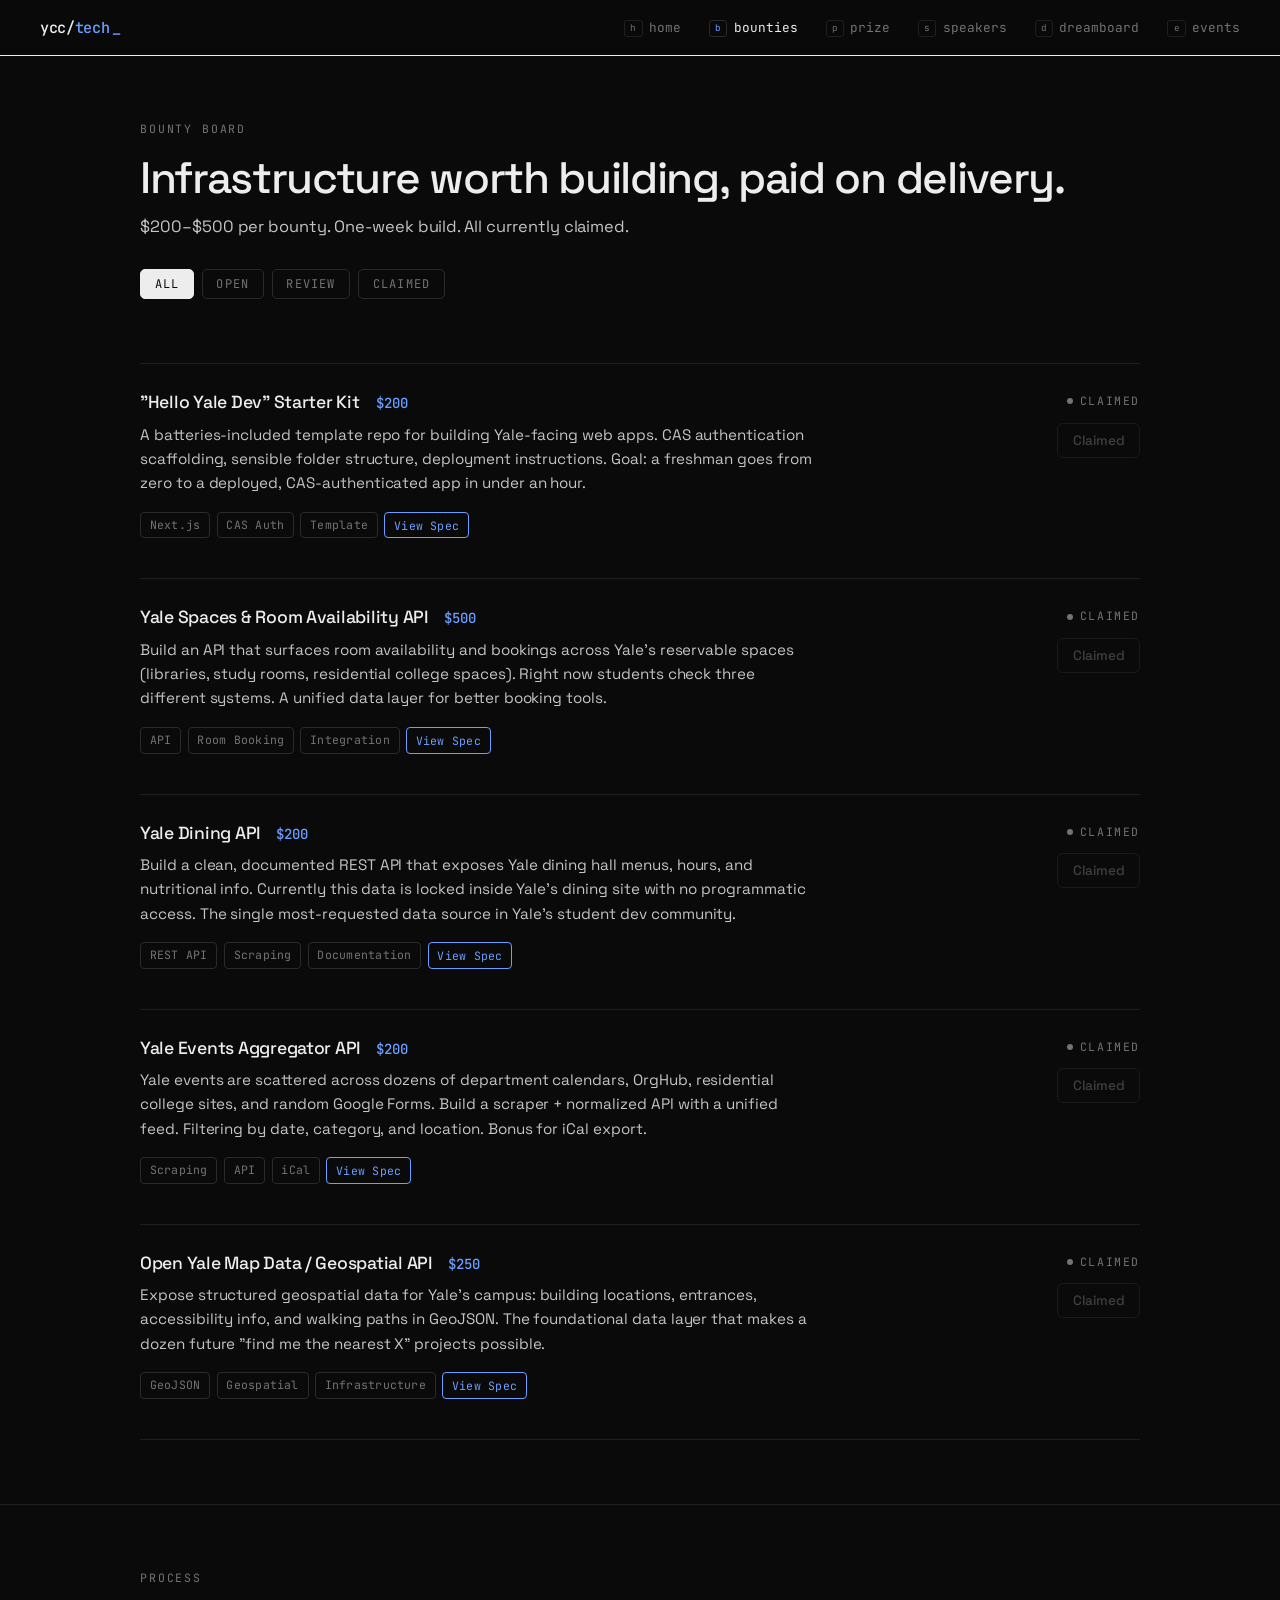
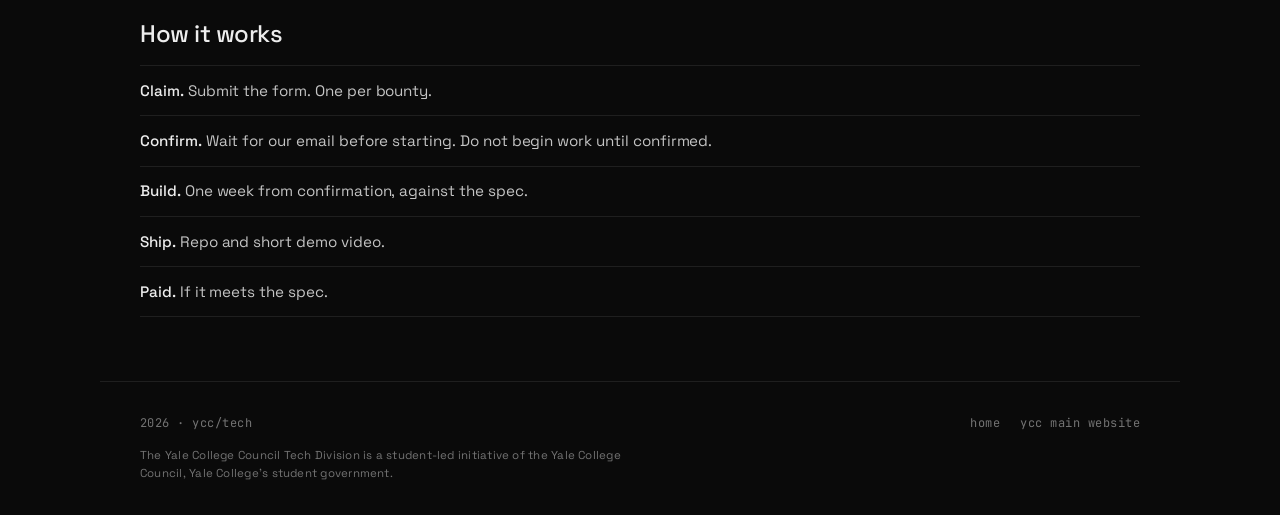
==== bounties.html @ 80dc592f "footer: drop mailto; add ycc main website link + note about YCC Tech's role as a YCC-led initiative" ====
<!DOCTYPE html>
<html lang="en">
<head>
  <meta charset="UTF-8">
  <meta name="viewport" content="width=device-width, initial-scale=1.0">
  <title>Bounty Board | YCC Tech Division</title>
  <meta name="description" content="$200-$500 bounties for the infrastructure Yale developers actually need. Currently under review -- claiming opens soon.">
  <link rel="stylesheet" href="styles.css">
  <link rel="icon" href="data:image/svg+xml,<svg xmlns='http://www.w3.org/2000/svg' viewBox='0 0 100 100'><rect width='100' height='100' rx='16' fill='%230a0a0a'/><path d='M 36 76 L 64 24' stroke='%236b9fff' stroke-width='14' stroke-linecap='square'/></svg>">
</head>
<body>

  <!-- Nav -->
  <nav class="nav">
    <a href="index.html" class="nav__brand">ycc/<span>tech</span></a>
    <ul class="nav__links">
      <li><a href="index.html">home</a></li>
      <li><a href="bounties.html" class="active">bounties</a></li>
      <li><a href="prize.html">prize</a></li>
      <li><a href="speakers.html">speakers</a></li>
      <li><a href="dreamboard.html">dreamboard</a></li>
      <li><a href="events.html">events</a></li>
    </ul>
    <div class="nav__hamburger" onclick="toggleMobileNav()">
      <span></span><span></span><span></span>
    </div>
  </nav>

  <div class="nav__mobile-overlay" id="mobileNav">
    <a href="index.html" onclick="closeMobileNav()">home</a>
    <a href="bounties.html" onclick="closeMobileNav()">bounties</a>
    <a href="prize.html" onclick="closeMobileNav()">prize</a>
    <a href="speakers.html" onclick="closeMobileNav()">speakers</a>
    <a href="dreamboard.html" onclick="closeMobileNav()">dreamboard</a>
    <a href="events.html" onclick="closeMobileNav()">events</a>
  </div>

  <!-- Header -->
  <section class="section">
    <div class="container">
      <span class="kicker" style="margin-bottom: 1rem;">Bounty Board</span>
      <h1 class="section__title" style="font-size: clamp(2rem, 4.5vw, 2.75rem); letter-spacing: -0.03em; line-height: 1.08; margin-top: 0.75rem;">Infrastructure worth building, paid on delivery.</h1>
      <p class="section__subtitle">$200–$500 per bounty. One-week build. All currently claimed.</p>

      <div style="display:flex; gap:0.5rem; margin-top:1.75rem; flex-wrap:wrap;">
        <button class="filter-btn active-filter" data-filter="all">All</button>
        <button class="filter-btn" data-filter="open">Open</button>
        <button class="filter-btn" data-filter="review">Review</button>
        <button class="filter-btn" data-filter="claimed">Claimed</button>
      </div>
    </div>
  </section>

  <!-- Bounties -->
  <section class="section" style="padding-top: 0;">
    <div class="container">
      <div class="bounty-grid">

        <!-- Starter Kit -->
        <div class="bounty-card" data-status="claimed" data-bounty="starter-kit">
          <div>
            <div class="bounty-card__header">
              <h3 class="bounty-card__title">"Hello Yale Dev" Starter Kit</h3>
              <span class="bounty-card__amount">$200</span>
            </div>
            <p class="bounty-card__desc">A batteries-included template repo for building Yale-facing web apps. CAS authentication scaffolding, sensible folder structure, deployment instructions. Goal: a freshman goes from zero to a deployed, CAS-authenticated app in under an hour.</p>
            <div class="bounty-card__tags">
              <span class="bounty-card__tag">Next.js</span>
              <span class="bounty-card__tag">CAS Auth</span>
              <span class="bounty-card__tag">Template</span>
            </div>
          </div>
          <div class="bounty-card__actions">
            <div class="bounty-card__status bounty-card__status--claimed">Claimed</div>
            <button class="btn--claim" disabled>Claimed</button>
          </div>
          <div class="bounty-card__detail" id="detail-starter-kit">
            <h4>Acceptance Criteria</h4>
            <ul>
              <li>Template repo with CAS authentication scaffolding</li>
              <li>Sensible folder structure for a Yale-facing web app</li>
              <li>Deployment instructions (Vercel/Railway/etc.)</li>
              <li>Short tutorial: zero to deployed in under an hour</li>
              <li>Reasonable stack choice (Next.js recommended)</li>
              <li>Well-documented README</li>
            </ul>
          </div>
        </div>

        <!-- Spaces API -->
        <div class="bounty-card" data-status="claimed" data-bounty="spaces-api">
          <div>
            <div class="bounty-card__header">
              <h3 class="bounty-card__title">Yale Spaces &amp; Room Availability API</h3>
              <span class="bounty-card__amount">$500</span>
            </div>
            <p class="bounty-card__desc">Build an API that surfaces room availability and bookings across Yale's reservable spaces (libraries, study rooms, residential college spaces). Right now students check three different systems. A unified data layer for better booking tools.</p>
            <div class="bounty-card__tags">
              <span class="bounty-card__tag">API</span>
              <span class="bounty-card__tag">Room Booking</span>
              <span class="bounty-card__tag">Integration</span>
            </div>
          </div>
          <div class="bounty-card__actions">
            <div class="bounty-card__status bounty-card__status--claimed">Claimed</div>
            <button class="btn--claim" disabled>Claimed</button>
          </div>
          <div class="bounty-card__detail" id="detail-spaces-api">
            <h4>Acceptance Criteria</h4>
            <ul>
              <li>API covering room availability across libraries, study rooms, res college spaces</li>
              <li>Unified data model across Yale's booking systems</li>
              <li>Filtering by building, capacity, time slot</li>
              <li>Public repo with documentation</li>
            </ul>
          </div>
        </div>

        <!-- Yale Dining API -->
        <div class="bounty-card" data-status="claimed" data-bounty="dining-api">
          <div>
            <div class="bounty-card__header">
              <h3 class="bounty-card__title">Yale Dining API</h3>
              <span class="bounty-card__amount">$200</span>
            </div>
            <p class="bounty-card__desc">Build a clean, documented REST API that exposes Yale dining hall menus, hours, and nutritional info. Currently this data is locked inside Yale's dining site with no programmatic access. The single most-requested data source in Yale's student dev community.</p>
            <div class="bounty-card__tags">
              <span class="bounty-card__tag">REST API</span>
              <span class="bounty-card__tag">Scraping</span>
              <span class="bounty-card__tag">Documentation</span>
            </div>
          </div>
          <div class="bounty-card__actions">
            <div class="bounty-card__status bounty-card__status--claimed">Claimed</div>
            <button class="btn--claim" disabled>Claimed</button>
          </div>
          <div class="bounty-card__detail" id="detail-dining-api">
            <h4>Acceptance Criteria</h4>
            <ul>
              <li>REST API with endpoints for menus, hours, and nutrition data</li>
              <li>Rate limiting implemented</li>
              <li>Clear, hosted API documentation</li>
              <li>Hosted endpoint or easy self-host instructions</li>
              <li>Public GitHub repo with README</li>
              <li>Short demo video (2 min max)</li>
            </ul>
            <h4>Submission</h4>
            <ul>
              <li>GitHub repository link</li>
              <li>Live API endpoint URL</li>
              <li>Demo video walkthrough</li>
            </ul>
          </div>
        </div>

        <!-- Events Aggregator -->
        <div class="bounty-card" data-status="claimed" data-bounty="events-api">
          <div>
            <div class="bounty-card__header">
              <h3 class="bounty-card__title">Yale Events Aggregator API</h3>
              <span class="bounty-card__amount">$200</span>
            </div>
            <p class="bounty-card__desc">Yale events are scattered across dozens of department calendars, OrgHub, residential college sites, and random Google Forms. Build a scraper + normalized API with a unified feed. Filtering by date, category, and location. Bonus for iCal export.</p>
            <div class="bounty-card__tags">
              <span class="bounty-card__tag">Scraping</span>
              <span class="bounty-card__tag">API</span>
              <span class="bounty-card__tag">iCal</span>
            </div>
          </div>
          <div class="bounty-card__actions">
            <div class="bounty-card__status bounty-card__status--claimed">Claimed</div>
            <button class="btn--claim" disabled>Claimed</button>
          </div>
          <div class="bounty-card__detail" id="detail-events-api">
            <h4>Acceptance Criteria</h4>
            <ul>
              <li>Scrapes major Yale event sources (department calendars, OrgHub, res college sites)</li>
              <li>Normalized API with filtering by date, category, location</li>
              <li>iCal export endpoint (bonus)</li>
              <li>Documentation and public repo</li>
            </ul>
          </div>
        </div>

        <!-- Map Data -->
        <div class="bounty-card" data-status="claimed" data-bounty="map-api">
          <div>
            <div class="bounty-card__header">
              <h3 class="bounty-card__title">Open Yale Map Data / Geospatial API</h3>
              <span class="bounty-card__amount">$250</span>
            </div>
            <p class="bounty-card__desc">Expose structured geospatial data for Yale's campus: building locations, entrances, accessibility info, and walking paths in GeoJSON. The foundational data layer that makes a dozen future "find me the nearest X" projects possible.</p>
            <div class="bounty-card__tags">
              <span class="bounty-card__tag">GeoJSON</span>
              <span class="bounty-card__tag">Geospatial</span>
              <span class="bounty-card__tag">Infrastructure</span>
            </div>
          </div>
          <div class="bounty-card__actions">
            <div class="bounty-card__status bounty-card__status--claimed">Claimed</div>
            <button class="btn--claim" disabled>Claimed</button>
          </div>
          <div class="bounty-card__detail" id="detail-map-api">
            <h4>Acceptance Criteria</h4>
            <ul>
              <li>GeoJSON data for building locations, entrances, accessibility</li>
              <li>Walking paths between major campus locations</li>
              <li>API endpoint or static data file with clear schema</li>
              <li>Documentation and usage examples</li>
              <li>Public repo</li>
            </ul>
          </div>
        </div>

      </div>
    </div>
  </section>

  <!-- How Bounties Work -->
  <section class="section section--bordered">
    <div class="container">
      <div class="section__header">
        <span class="kicker">Process</span>
      </div>
      <h2 class="section__title">How it works</h2>
      <ul class="eligibility-list">
        <li><strong>Claim.</strong> Submit the form. One per bounty.</li>
        <li><strong>Confirm.</strong> Wait for our email before starting. Do not begin work until confirmed.</li>
        <li><strong>Build.</strong> One week from confirmation, against the spec.</li>
        <li><strong>Ship.</strong> Repo and short demo video.</li>
        <li><strong>Paid.</strong> If it meets the spec.</li>
      </ul>
    </div>
  </section>

  <!-- Claim Modal -->
  <div class="modal-overlay" id="claimModal">
    <div class="modal">
      <button class="modal__close" onclick="closeModal('claimModal')">&times;</button>
      <h3 class="modal__title">Claim a Bounty</h3>
      <p class="modal__desc" id="claimModalDesc">Fill out the form below to claim this bounty. Wait for our email confirmation before starting work. You'll have one week from confirmation to build and submit.</p>
      <form class="modal__form" onsubmit="handleClaim(event)">
        <input type="text" id="claimBountyName" placeholder="Bounty name" required readonly>
        <input type="text" placeholder="Your name" required>
        <input type="email" placeholder="Yale email" required>
        <input type="url" placeholder="GitHub profile URL">
        <textarea placeholder="Brief plan: how will you approach this? (2-3 sentences)"></textarea>
        <button type="submit" class="btn btn--primary" style="justify-content:center;">Claim This Bounty</button>
      </form>
    </div>
  </div>

  <footer class="footer">
    <div class="footer__row">
      <div class="footer__left">2026 · ycc/tech</div>
      <div class="footer__right">
        <a href="index.html">home</a>
        <a href="https://www.ycc.yale.edu/" target="_blank" rel="noopener">ycc main website</a>
      </div>
    </div>
    <div class="footer__note">The Yale College Council Tech Division is a student-led initiative of the Yale College Council, Yale College's student government.</div>
  </footer>

  <script src="script.js"></script>
</body>
</html>
---- styles.css ----
/* =================================================================
   YCC Tech Division
   Geist Sans + Geist Mono · warm black · desaturated blue
   ================================================================= */

@import url('https://fonts.googleapis.com/css2?family=Space+Grotesk:wght@300;400;500;600;700&family=JetBrains+Mono:wght@400;500;600&display=swap');

:root {
  --bg: #0a0a0a;
  --bg-elev: #111111;
  --bg-soft: #141414;
  --fg: #ededed;
  --fg-dim: #c4c4c4;
  --muted: #737373;
  --border: #1f1f1f;
  --border-bright: #2a2a2a;
  --accent: #6b9fff;
  --accent-hover: #89b5ff;
  --accent-dim: rgba(107, 159, 255, 0.12);
  --warn: #d4a373;

  --font-sans: 'Space Grotesk', ui-sans-serif, system-ui, -apple-system, 'Segoe UI', Roboto, sans-serif;
  --font-mono: 'JetBrains Mono', ui-monospace, 'SF Mono', Menlo, Consolas, monospace;

  --container: 1080px;
  --gutter: 1.5rem;
  --gutter-lg: 2.5rem;
}

*, *::before, *::after { box-sizing: border-box; margin: 0; padding: 0; }

html {
  font-size: 16px;
  -webkit-font-smoothing: antialiased;
  -moz-osx-font-smoothing: grayscale;
  text-rendering: optimizeLegibility;
  scroll-behavior: smooth;
}

body {
  background: var(--bg);
  color: var(--fg);
  font-family: var(--font-sans);
  font-size: 0.975rem;
  font-weight: 400;
  line-height: 1.6;
  letter-spacing: -0.003em;
}

h1, h2, h3, h4, h5, h6 {
  font-family: var(--font-sans);
  font-weight: 500;
  letter-spacing: -0.02em;
  line-height: 1.2;
  color: var(--fg);
}

h1 {
  font-size: clamp(2rem, 4.5vw, 3rem);
  font-weight: 500;
  letter-spacing: -0.03em;
  line-height: 1.08;
}
h2 { font-size: 1.5rem; }
h3 { font-size: 1.05rem; }
h4 { font-size: 0.95rem; }

p { max-width: 62ch; }

a {
  color: var(--fg);
  text-decoration: none;
  transition: color 120ms ease, border-color 120ms ease;
}

a:hover { color: var(--accent); }

em { font-style: normal; color: var(--accent); }

::selection { background: var(--accent); color: var(--bg); }

img { max-width: 100%; display: block; }

button {
  font-family: inherit;
  cursor: pointer;
  border: none;
  background: none;
  color: inherit;
}

/* --- MONO + KICKER UTILITIES --- */
.mono,
.bounty-card__amount,
.bounty-card__tag,
.bounty-card__status,
.filter-btn,
.event-card__day,
.event-card__weekday,
.event-card__partner,
.event-preview-card__date,
.event-preview-card__time,
.timeline__date,
.hero__stat-value,
.hero__stat-label,
.footer__left,
.footer__right a {
  font-family: var(--font-mono);
}

.kicker,
.section__eyebrow,
.label,
.hero__label,
.about-grid__sidebar-title {
  display: block;
  font-family: var(--font-mono);
  font-size: 0.72rem;
  font-weight: 400;
  letter-spacing: 0.16em;
  text-transform: uppercase;
  color: var(--muted);
  margin: 0;
}

.label--accent,
.label--gold,
.hero__label {
  color: var(--accent);
}

.text-accent,
.text-gold,
.text-green { color: var(--accent); }

/* --- CONTAINER --- */
.container,
.container--narrow {
  width: 100%;
  max-width: var(--container);
  margin: 0 auto;
  padding: 0 var(--gutter);
}

@media (min-width: 768px) {
  .container,
  .container--narrow { padding: 0 var(--gutter-lg); }
}

/* --- NAV --- */
.nav {
  position: sticky;
  top: 0;
  z-index: 100;
  background: rgba(10, 10, 10, 0.78);
  backdrop-filter: saturate(160%) blur(12px);
  -webkit-backdrop-filter: saturate(160%) blur(12px);
  border-bottom: 1px solid var(--border);
  padding: 0.95rem var(--gutter);
  display: flex;
  align-items: center;
  justify-content: space-between;
}

@media (min-width: 768px) {
  .nav { padding: 0.95rem var(--gutter-lg); }
}

.nav__brand {
  font-family: var(--font-mono);
  font-size: 0.95rem;
  font-weight: 500;
  letter-spacing: -0.02em;
  color: var(--fg);
  display: inline-flex;
  align-items: baseline;
}

.nav__brand:hover { color: var(--fg); }
.nav__brand span { color: var(--accent); font-weight: 500; }

.nav__links {
  display: flex;
  gap: 1.75rem;
  list-style: none;
  align-items: center;
}

.nav__links a {
  font-family: var(--font-mono);
  font-size: 0.8rem;
  font-weight: 400;
  color: var(--muted);
  letter-spacing: 0;
}

.nav__links a:hover { color: var(--fg); }
.nav__links a.active { color: var(--fg); }

/* hamburger */
.nav__hamburger {
  display: none;
  flex-direction: column;
  gap: 5px;
  cursor: pointer;
  padding: 4px;
  z-index: 101;
}

.nav__hamburger span {
  width: 22px;
  height: 1.5px;
  background: var(--fg);
  transition: transform 180ms ease, opacity 180ms ease;
}

.nav__hamburger.open span:nth-child(1) { transform: translateY(6.5px) rotate(45deg); }
.nav__hamburger.open span:nth-child(2) { opacity: 0; }
.nav__hamburger.open span:nth-child(3) { transform: translateY(-6.5px) rotate(-45deg); }

.nav__mobile-overlay {
  display: none;
  position: fixed;
  inset: 0;
  background: var(--bg);
  z-index: 99;
  flex-direction: column;
  align-items: flex-start;
  padding: 5.5rem var(--gutter) 2rem;
  gap: 1.25rem;
}

.nav__mobile-overlay.open { display: flex; }

.nav__mobile-overlay a {
  font-family: var(--font-mono);
  font-size: 1.15rem;
  color: var(--fg);
}

.nav__mobile-overlay a:hover { color: var(--accent); }

@media (max-width: 768px) {
  .nav__links { display: none; }
  .nav__hamburger { display: flex; }
}

/* --- SECTIONS --- */
.section { padding: 4rem 0; }
.section--bordered { border-top: 1px solid var(--border); }

.section__header { margin-bottom: 2rem; }

.section__header .kicker,
.section__header .section__eyebrow { margin-bottom: 0.75rem; }

.section__title {
  font-size: 1.5rem;
  font-weight: 500;
  letter-spacing: -0.02em;
  line-height: 1.25;
  margin: 0;
}

.section__subtitle {
  color: var(--fg-dim);
  font-size: 1.025rem;
  max-width: 60ch;
  margin-top: 0.75rem;
  line-height: 1.6;
}

/* --- HERO --- */
.hero,
.prize-hero,
.events-hero {
  padding: 5rem 0 3rem;
}

.hero__label { margin-bottom: 1.5rem; }

.hero__title,
.prize-hero__title {
  font-size: clamp(2.1rem, 4.5vw, 3rem);
  font-weight: 500;
  letter-spacing: -0.03em;
  line-height: 1.08;
  max-width: 26ch;
  margin-bottom: 1.5rem;
}

.hero__title em { color: var(--accent); }

.hero__subtitle,
.prize-hero__desc {
  color: var(--fg-dim);
  font-size: 1.05rem;
  max-width: 58ch;
  margin-bottom: 2.5rem;
  line-height: 1.6;
}

.hero__actions {
  display: flex;
  gap: 0.75rem;
  flex-wrap: wrap;
  align-items: center;
}

.hero__stats {
  display: grid;
  grid-template-columns: repeat(2, minmax(0, 1fr));
  gap: 0;
  margin-top: 3.5rem;
  border-top: 1px solid var(--border);
}

@media (min-width: 640px) {
  .hero__stats { grid-template-columns: repeat(4, minmax(0, 1fr)); }
}

.hero__stats > div {
  padding: 1.25rem;
  border-right: 1px solid var(--border);
}

@media (min-width: 640px) {
  .hero__stats > div:first-child { padding-left: 0; }
  .hero__stats > div:last-child { padding-right: 0; border-right: none; }
}

@media (max-width: 639px) {
  .hero__stats > div:nth-child(odd) { padding-left: 0; }
  .hero__stats > div:nth-child(even) { padding-right: 0; border-right: none; }
  .hero__stats > div:nth-child(-n+2) { border-bottom: 1px solid var(--border); }
}

.hero__stat-value {
  font-size: 1.3rem;
  font-weight: 500;
  color: var(--fg);
  letter-spacing: -0.02em;
  line-height: 1.1;
}

.hero__stat-label {
  font-size: 0.72rem;
  font-weight: 400;
  color: var(--muted);
  text-transform: uppercase;
  letter-spacing: 0.14em;
  margin-top: 0.6rem;
}

/* --- PRIZE HERO --- */
.prize-hero__amount {
  font-family: var(--font-mono);
  font-size: clamp(3rem, 8vw, 4.75rem);
  font-weight: 500;
  color: var(--accent);
  letter-spacing: -0.035em;
  line-height: 1;
  margin-bottom: 1rem;
}

/* --- BUTTONS --- */
.btn {
  display: inline-flex;
  align-items: center;
  gap: 0.5rem;
  font-family: var(--font-sans);
  font-size: 0.875rem;
  font-weight: 500;
  padding: 0.6rem 1.1rem;
  color: var(--bg);
  background: var(--fg);
  border: 1px solid var(--fg);
  border-radius: 6px;
  cursor: pointer;
  text-decoration: none;
  letter-spacing: -0.005em;
  transition: background 120ms, color 120ms, border-color 120ms;
}

.btn:hover {
  background: var(--accent);
  border-color: var(--accent);
  color: var(--bg);
}

.btn--primary,
.btn--gold {
  background: var(--accent);
  border-color: var(--accent);
  color: var(--bg);
}

.btn--primary:hover,
.btn--gold:hover {
  background: var(--accent-hover);
  border-color: var(--accent-hover);
  color: var(--bg);
}

.btn--outline,
.btn--ghost {
  background: transparent;
  color: var(--fg);
  border-color: var(--border-bright);
}

.btn--outline:hover,
.btn--ghost:hover {
  background: transparent;
  color: var(--accent);
  border-color: var(--accent);
}

/* --- INITIATIVE CARDS (home) --- */
.initiatives,
.initiatives--four {
  display: grid;
  grid-template-columns: 1fr;
  gap: 0;
  border-top: 1px solid var(--border);
  border-left: 1px solid var(--border);
}

@media (min-width: 720px) {
  .initiatives,
  .initiatives--four { grid-template-columns: repeat(2, 1fr); }
}

.initiative-card {
  display: flex;
  flex-direction: column;
  gap: 0.55rem;
  padding: 1.75rem;
  background: transparent;
  color: var(--fg);
  text-decoration: none;
  border-bottom: 1px solid var(--border);
  border-right: 1px solid var(--border);
  position: relative;
  transition: background 150ms;
  min-height: 9rem;
}

.initiative-card:hover {
  background: var(--accent-dim);
  color: var(--fg);
}

.initiative-card:hover .initiative-card__title {
  color: var(--accent);
}

.initiative-card__title {
  font-size: 1.05rem;
  font-weight: 500;
  letter-spacing: -0.015em;
  color: var(--fg);
  margin: 0;
  transition: color 120ms;
}

.initiative-card__title::after {
  content: ' →';
  color: var(--muted);
  opacity: 0;
  transition: opacity 180ms, color 180ms;
  font-weight: 400;
  margin-left: 0.25rem;
  display: inline-block;
}

.initiative-card:hover .initiative-card__title::after {
  opacity: 1;
  color: var(--accent);
}

.initiative-card__meta {
  font-family: var(--font-mono);
  font-size: 0.8rem;
  color: var(--accent);
  letter-spacing: 0;
  margin-top: -0.2rem;
}

.initiative-card__desc {
  color: var(--fg);
  font-size: 0.95rem;
  line-height: 1.6;
  margin: 0;
  max-width: 50ch;
}

.initiative-card__link,
.initiative-card__icon { display: none; }

/* --- BOUNTY CARDS --- */
.bounty-grid {
  display: grid;
  grid-template-columns: 1fr;
  gap: 0;
  border-top: 1px solid var(--border);
}

.bounty-card {
  padding: 1.75rem 0;
  border-bottom: 1px solid var(--border);
  background: transparent;
  display: grid;
  grid-template-columns: 1fr auto;
  gap: 1.5rem;
  align-items: start;
}

.bounty-card:hover { background: transparent; }

.bounty-card__header {
  display: flex;
  align-items: baseline;
  gap: 1rem;
  margin-bottom: 0.5rem;
  flex-wrap: wrap;
}

.bounty-card__title {
  font-size: 1.1rem;
  font-weight: 500;
  letter-spacing: -0.015em;
  color: var(--fg);
}

.bounty-card__amount {
  font-size: 0.875rem;
  color: var(--accent);
  font-weight: 500;
  letter-spacing: 0;
}

.bounty-card__desc {
  color: var(--fg-dim);
  font-size: 0.95rem;
  max-width: 68ch;
  margin-bottom: 1rem;
  line-height: 1.6;
}

.bounty-card__tags {
  display: flex;
  gap: 0.4rem;
  flex-wrap: wrap;
  margin-bottom: 0.75rem;
}

.bounty-card__tag {
  font-size: 0.72rem;
  font-weight: 400;
  color: var(--muted);
  border: 1px solid var(--border-bright);
  padding: 0.2rem 0.55rem;
  border-radius: 4px;
  letter-spacing: 0.02em;
  background: transparent;
  text-transform: none;
}

.bounty-card__actions {
  display: flex;
  flex-direction: column;
  align-items: flex-end;
  gap: 0.75rem;
  min-width: 6rem;
}

.bounty-card__status {
  font-size: 0.72rem;
  color: var(--muted);
  letter-spacing: 0.14em;
  text-transform: uppercase;
  font-weight: 400;
  display: inline-flex;
  align-items: center;
  gap: 0.45rem;
}

.bounty-card__status::before {
  content: '';
  display: inline-block;
  width: 6px;
  height: 6px;
  border-radius: 50%;
  background: var(--muted);
}

.bounty-card__status--open { color: var(--accent); }
.bounty-card__status--open::before { background: var(--accent); }

.bounty-card__status--review { color: var(--warn); }
.bounty-card__status--review::before { background: var(--warn); }

.bounty-card__status--claimed { color: var(--muted); }

.btn--claim {
  font-family: var(--font-sans);
  font-size: 0.85rem;
  font-weight: 500;
  padding: 0.5rem 0.9rem;
  border: 1px solid var(--border-bright);
  background: transparent;
  color: var(--fg);
  border-radius: 6px;
  cursor: pointer;
  transition: background 120ms, color 120ms, border-color 120ms;
}

.btn--claim:hover {
  background: var(--accent);
  color: var(--bg);
  border-color: var(--accent);
}

.btn--claim:disabled {
  color: var(--muted);
  cursor: not-allowed;
  opacity: 0.5;
}

.bounty-card__detail {
  display: none;
  padding-top: 1.25rem;
  margin-top: 1rem;
  border-top: 1px dashed var(--border-bright);
  grid-column: 1 / -1;
}

.bounty-card__detail.open { display: block; }

.bounty-card__detail h4 {
  font-family: var(--font-mono);
  font-size: 0.72rem;
  text-transform: uppercase;
  letter-spacing: 0.14em;
  color: var(--muted);
  margin-bottom: 0.75rem;
  font-weight: 400;
}

.bounty-card__detail h4 + ul { margin-bottom: 1.25rem; }

.bounty-card__detail ul {
  list-style: none;
  display: flex;
  flex-direction: column;
  border-top: 1px solid var(--border);
}

.bounty-card__detail ul li {
  font-size: 0.925rem;
  color: var(--fg-dim);
  padding: 0.55rem 0;
  line-height: 1.55;
  border-bottom: 1px solid var(--border);
}

.bounty-card__detail ul li:last-child { border-bottom: none; }

/* filter buttons */
.filter-btn {
  font-size: 0.75rem;
  font-weight: 400;
  padding: 0.4rem 0.85rem;
  border: 1px solid var(--border-bright);
  background: transparent;
  color: var(--muted);
  letter-spacing: 0.1em;
  text-transform: uppercase;
  border-radius: 5px;
  cursor: pointer;
  transition: border-color 120ms, color 120ms, background 120ms;
}

.filter-btn:hover { color: var(--fg); border-color: var(--fg); }

.active-filter,
.filter-btn.active-filter {
  color: var(--bg);
  background: var(--fg);
  border-color: var(--fg);
}

/* --- CRITERIA / PRIZE LIST --- */
.criteria-grid {
  display: grid;
  grid-template-columns: 1fr;
  gap: 0;
  border-top: 1px solid var(--border);
}

.criteria-card {
  padding: 1.5rem 0;
  border-bottom: 1px solid var(--border);
  background: transparent;
}

.criteria-card__rank {
  font-family: var(--font-mono);
  font-size: 0.72rem;
  color: var(--muted);
  text-transform: uppercase;
  letter-spacing: 0.14em;
  font-weight: 400;
  margin-right: 0.75rem;
  display: inline;
}

.criteria-card__title {
  font-size: 1.05rem;
  font-weight: 500;
  letter-spacing: -0.015em;
  color: var(--fg);
  margin: 0.25rem 0;
  display: inline;
}

.criteria-card__desc {
  color: var(--fg-dim);
  font-size: 0.95rem;
  max-width: 68ch;
  line-height: 1.6;
  margin-top: 0.5rem;
}

/* --- TIMELINE --- */
.timeline { padding-left: 0; margin-top: 1rem; }

.timeline__item {
  padding: 0 0 1.5rem 1.5rem;
  position: relative;
  border-left: 1px solid var(--border);
}

.timeline__item:last-child { padding-bottom: 0; }

.timeline__dot {
  position: absolute;
  left: -5px;
  top: 0.35rem;
  width: 9px;
  height: 9px;
  background: var(--border-bright);
  border: 2px solid var(--bg);
  border-radius: 50%;
}

.timeline__item.active .timeline__dot { background: var(--accent); }

.timeline__date {
  font-size: 0.72rem;
  color: var(--muted);
  text-transform: uppercase;
  letter-spacing: 0.14em;
  margin-bottom: 0.3rem;
}

.timeline__item.active .timeline__date { color: var(--accent); }

.timeline__title {
  font-size: 1rem;
  font-weight: 500;
  letter-spacing: -0.01em;
  color: var(--fg);
}

.timeline__desc {
  color: var(--fg-dim);
  font-size: 0.925rem;
  max-width: 60ch;
  line-height: 1.6;
  margin-top: 0.25rem;
}

/* --- LISTS --- */
.eligibility-list {
  list-style: none;
  display: flex;
  flex-direction: column;
  margin-top: 1rem;
  border-top: 1px solid var(--border);
}

.eligibility-list li {
  font-size: 0.95rem;
  color: var(--fg-dim);
  padding: 0.8rem 0;
  line-height: 1.55;
  border-bottom: 1px solid var(--border);
}

.eligibility-list li strong {
  color: var(--fg);
  font-weight: 500;
}

/* --- EVENT CARDS --- */
.event-card {
  display: block;
  padding: 2rem 0 0;
}

.event-card__meta {
  display: flex;
  gap: 2.5rem;
  flex-wrap: wrap;
  margin-bottom: 1.25rem;
  padding-bottom: 1.25rem;
  border-bottom: 1px dashed var(--border-bright);
}

.event-card__date-block {
  display: flex;
  align-items: baseline;
  gap: 0.65rem;
}

.event-card__day {
  font-size: 1.05rem;
  font-weight: 500;
  color: var(--accent);
  letter-spacing: -0.01em;
  display: inline;
}

.event-card__weekday {
  font-size: 0.8rem;
  color: var(--muted);
  letter-spacing: 0.04em;
  display: inline;
}

.event-card__details {
  display: flex;
  gap: 1.75rem;
  flex-wrap: wrap;
}

.event-card__detail-item {
  display: flex;
  flex-direction: column;
  gap: 0.2rem;
}

.event-card__detail-item > span:first-child {
  font-family: var(--font-mono);
  font-size: 0.68rem;
  font-weight: 400;
  text-transform: uppercase;
  letter-spacing: 0.14em;
  color: var(--muted);
}

.event-card__detail-item > span:last-child {
  font-size: 0.9rem;
  color: var(--fg);
  font-weight: 400;
}

.event-card__body { padding: 0; }

.event-card__title {
  font-size: 1.35rem;
  font-weight: 500;
  letter-spacing: -0.02em;
  line-height: 1.2;
  margin-bottom: 0.75rem;
}

.event-card__desc {
  color: var(--fg-dim);
  font-size: 0.975rem;
  max-width: 62ch;
  line-height: 1.6;
  margin-bottom: 1.25rem;
}

.event-card__partners { margin: 1rem 0 1.25rem; }

.event-card__partner-list {
  display: flex;
  flex-wrap: wrap;
  gap: 0.4rem;
}

.event-card__partner {
  font-size: 0.72rem;
  color: var(--muted);
  border: 1px solid var(--border-bright);
  padding: 0.2rem 0.55rem;
  border-radius: 4px;
  letter-spacing: 0.02em;
  background: transparent;
}

.event-card__expect h3,
.event-card__perks h3 {
  font-family: var(--font-mono);
  font-size: 0.72rem;
  text-transform: uppercase;
  letter-spacing: 0.14em;
  color: var(--muted);
  font-weight: 400;
  margin-bottom: 0.6rem;
}

.event-card__expect,
.event-card__perks { margin-bottom: 1.25rem; }

.event-card__expect ul {
  list-style: none;
  display: flex;
  flex-direction: column;
  border-top: 1px solid var(--border);
}

.event-card__expect ul li {
  font-size: 0.95rem;
  color: var(--fg-dim);
  padding: 0.6rem 0;
  line-height: 1.55;
  border-bottom: 1px solid var(--border);
}

.event-card__expect ul li:last-child { border-bottom: none; }

.event-card__note {
  color: var(--fg-dim);
  font-size: 0.95rem;
  max-width: 65ch;
  margin-bottom: 0.75rem;
  line-height: 1.6;
}

.event-card__footer {
  margin-top: 1rem;
  padding-top: 0.75rem;
  border-top: 1px dashed var(--border-bright);
  display: flex;
  flex-direction: column;
  gap: 0.3rem;
}

.event-card__coverage,
.event-card__followup {
  font-family: var(--font-mono);
  font-size: 0.78rem;
  color: var(--muted);
  letter-spacing: 0.02em;
}

.event-card__perks-grid {
  display: grid;
  grid-template-columns: 1fr;
  gap: 0.3rem;
}

.event-card__perk {
  display: flex;
  gap: 0.5rem;
  align-items: baseline;
  padding: 0.15rem 0;
}

.event-card__perk-icon { display: none; }

.event-card__perk strong {
  font-size: 0.95rem;
  font-weight: 500;
  color: var(--fg);
  display: inline;
}

.event-card__perk span {
  font-size: 0.925rem;
  color: var(--fg-dim);
}

.event-card__perk div { display: inline; }

.event-card__callout {
  border-left: 2px solid var(--accent);
  padding: 0.6rem 1rem;
  margin-top: 1.25rem;
  background: var(--accent-dim);
  border-radius: 0 4px 4px 0;
}

.event-card__callout-label { margin-bottom: 0.25rem; }

.event-card__callout p {
  color: var(--fg-dim);
  font-size: 0.925rem;
  line-height: 1.6;
}

.event-card__callout strong { color: var(--fg); font-weight: 500; }

/* --- EVENT PREVIEW (home) --- */
.events-preview {
  display: grid;
  grid-template-columns: 1fr;
  gap: 0;
  border-top: 1px solid var(--border);
  border-left: 1px solid var(--border);
}

@media (min-width: 720px) {
  .events-preview { grid-template-columns: repeat(2, 1fr); }
}

.event-preview-card {
  display: block;
  padding: 1.75rem;
  border-bottom: 1px solid var(--border);
  border-right: 1px solid var(--border);
  text-decoration: none;
  color: var(--fg);
  transition: background 150ms;
}

.event-preview-card:hover {
  background: var(--accent-dim);
  color: var(--fg);
}

.event-preview-card:hover .event-preview-card__title { color: var(--accent); }

.event-preview-card__date {
  font-size: 0.95rem;
  color: var(--accent);
  font-weight: 500;
  letter-spacing: -0.01em;
  display: inline;
}

.event-preview-card__time {
  font-size: 0.75rem;
  color: var(--muted);
  letter-spacing: 0.04em;
  margin-left: 0.5rem;
  display: inline;
}

.event-preview-card__title {
  font-size: 1.05rem;
  font-weight: 500;
  letter-spacing: -0.015em;
  margin: 0.9rem 0 0;
  transition: color 120ms;
}

.event-preview-card__title::after {
  content: ' →';
  color: var(--muted);
  opacity: 0;
  transition: opacity 180ms, color 180ms;
  font-weight: 400;
  margin-left: 0.25rem;
  display: inline-block;
}

.event-preview-card:hover .event-preview-card__title::after {
  opacity: 1;
  color: var(--accent);
}

.event-preview-card__desc {
  color: var(--fg-dim);
  font-size: 0.925rem;
  max-width: 50ch;
  margin-top: 0.5rem;
  line-height: 1.6;
}

.event-preview-card__link { display: none; }

/* --- ABOUT GRID --- */
.about-grid,
.about-grid--half {
  display: grid;
  grid-template-columns: 1fr;
  gap: 2rem;
}

@media (min-width: 760px) {
  .about-grid,
  .about-grid--half {
    grid-template-columns: 3fr 2fr;
    gap: 3rem;
  }
}

.about-grid__text {
  color: var(--fg-dim);
  font-size: 1rem;
  line-height: 1.7;
  max-width: 60ch;
}

.about-grid__text p + p { margin-top: 1rem; }

.about-grid__sidebar {
  border-left: 1px solid var(--border);
  padding-left: 1.5rem;
}

.about-grid__sidebar-item {
  padding: 0.6rem 0;
  border-bottom: 1px dashed var(--border-bright);
}

.about-grid__sidebar-item:last-child { border-bottom: none; }
.about-grid__sidebar-item:first-child { padding-top: 0; }

.about-grid__sidebar-title {
  margin-bottom: 0.25rem;
}

.about-grid__sidebar-value {
  font-size: 0.925rem;
  color: var(--fg);
}

@media (max-width: 760px) {
  .about-grid__sidebar {
    border-left: none;
    padding-left: 0;
    border-top: 1px solid var(--border);
    padding-top: 1.5rem;
  }
}

/* --- SPEC BLOCK --- */
.spec-block {
  border: 1px solid var(--border);
  padding: 1.25rem 1.5rem;
  margin-top: 1.25rem;
  border-radius: 6px;
  background: var(--bg-elev);
}

.spec-block__title {
  font-family: var(--font-mono);
  font-size: 0.72rem;
  text-transform: uppercase;
  letter-spacing: 0.14em;
  color: var(--muted);
  margin-bottom: 0.6rem;
  font-weight: 400;
}

.spec-block__content {
  color: var(--fg-dim);
  font-size: 0.925rem;
  line-height: 1.6;
}

/* --- CTA BANNER --- */
.cta-banner {
  padding: 4rem 0;
  border-top: 1px solid var(--border);
}

.cta-banner__title {
  font-size: 1.5rem;
  font-weight: 500;
  letter-spacing: -0.02em;
  margin-bottom: 0.75rem;
}

.cta-banner__desc {
  color: var(--fg-dim);
  font-size: 1rem;
  max-width: 60ch;
  margin-bottom: 1.5rem;
  line-height: 1.6;
}

/* --- FOOTER --- */
.footer {
  padding: 2rem var(--gutter);
  border-top: 1px solid var(--border);
  max-width: var(--container);
  margin: 0 auto;
  display: flex;
  flex-direction: column;
  gap: 0.85rem;
}

.footer__row {
  display: flex;
  justify-content: space-between;
  align-items: center;
  flex-wrap: wrap;
  gap: 1rem;
}

@media (min-width: 768px) {
  .footer { padding: 2rem var(--gutter-lg); }
}

.footer__left {
  font-size: 0.75rem;
  color: var(--muted);
  letter-spacing: 0.04em;
}

.footer__right {
  display: flex;
  gap: 1.25rem;
}

.footer__right a {
  font-size: 0.75rem;
  color: var(--muted);
  letter-spacing: 0.04em;
}

.footer__right a:hover { color: var(--fg); }

.footer__note {
  font-size: 0.72rem;
  color: var(--muted);
  line-height: 1.55;
  letter-spacing: 0.02em;
  max-width: 72ch;
}

/* --- MODAL --- */
.modal-overlay {
  position: fixed;
  inset: 0;
  background: rgba(0, 0, 0, 0.75);
  backdrop-filter: blur(6px);
  -webkit-backdrop-filter: blur(6px);
  z-index: 200;
  display: none;
  align-items: center;
  justify-content: center;
  padding: 2rem;
}

.modal-overlay.open { display: flex; }

.modal {
  background: var(--bg-elev);
  border: 1px solid var(--border-bright);
  max-width: 540px;
  width: 100%;
  padding: 2rem;
  position: relative;
  border-radius: 8px;
}

.modal__close {
  position: absolute;
  top: 0.75rem;
  right: 1rem;
  font-size: 1.25rem;
  color: var(--muted);
  line-height: 1;
}

.modal__close:hover { color: var(--fg); }

.modal__title {
  font-size: 1.2rem;
  font-weight: 500;
  letter-spacing: -0.015em;
  margin-bottom: 0.5rem;
}

.modal__desc {
  color: var(--fg-dim);
  font-size: 0.925rem;
  margin-bottom: 1.5rem;
  line-height: 1.6;
}

.modal__form {
  display: flex;
  flex-direction: column;
  gap: 0.7rem;
}

.modal__form input,
.modal__form textarea {
  font-family: var(--font-sans);
  font-size: 0.9rem;
  padding: 0.7rem 0.85rem;
  background: var(--bg);
  border: 1px solid var(--border-bright);
  color: var(--fg);
  outline: none;
  border-radius: 6px;
  line-height: 1.5;
  transition: border-color 120ms;
}

.modal__form input::placeholder,
.modal__form textarea::placeholder { color: var(--muted); }

.modal__form input:focus,
.modal__form textarea:focus { border-color: var(--accent); }

.modal__form textarea { min-height: 90px; resize: vertical; }

.modal__form button[type="submit"] { margin-top: 0.5rem; }

.form-error {
  font-size: 0.78rem;
  color: #ff7a7a;
  display: none;
  margin-top: -0.35rem;
}

.form-error.visible { display: block; }

.input-error { border-color: #ff7a7a !important; }

/* --- TEAM --- */
.team {
  display: flex;
  flex-direction: column;
  border-top: 1px solid var(--border);
}

.team__row {
  display: grid;
  grid-template-columns: 160px 1fr;
  gap: 1.5rem;
  padding: 0.9rem 0;
  border-bottom: 1px solid var(--border);
  align-items: baseline;
}

.team__role {
  font-family: var(--font-mono);
  font-size: 0.72rem;
  text-transform: uppercase;
  letter-spacing: 0.14em;
  color: var(--muted);
  font-weight: 400;
}

.team__names {
  font-size: 0.925rem;
  color: var(--fg);
  line-height: 1.6;
}

@media (max-width: 560px) {
  .team__row { grid-template-columns: 1fr; gap: 0.35rem; padding: 1rem 0; }
}

/* --- SCROLLBAR --- */
::-webkit-scrollbar { width: 8px; height: 8px; }
::-webkit-scrollbar-track { background: var(--bg); }
::-webkit-scrollbar-thumb { background: var(--border-bright); border-radius: 4px; }
::-webkit-scrollbar-thumb:hover { background: var(--muted); }

/* --- UTILITIES --- */
.mt-1 { margin-top: 0.5rem; }
.mt-2 { margin-top: 1rem; }
.mt-3 { margin-top: 1.5rem; }
.mt-4 { margin-top: 2rem; }
.mb-4 { margin-bottom: 2rem; }

/* --- REVEAL DISABLED --- */
.reveal,
.reveal-stagger > * {
  opacity: 1;
  transform: none;
  transition: none;
}

/* kill legacy bg noise */
body::before,
.hero__bg,
.prize-hero__bg,
.cta-banner__bg,
.events-hero__bg {
  display: none !important;
}

.typewriter-active::after,
.typewriter-done::after { display: none; }

/* =================================================================
   HACKER-FLARE
   ================================================================= */

@keyframes blink {
  0%, 49% { opacity: 1; }
  50%, 100% { opacity: 0; }
}

@keyframes pulse-dot {
  0%, 100% { opacity: 1; }
  50%      { opacity: 0.25; }
}

/* --- Brand blinking caret --- */
.brand-cursor {
  display: inline-block;
  width: 0.5ch;
  margin-left: 2px;
  color: var(--accent);
  font-family: var(--font-mono);
  animation: blink 1.1s steps(1, end) infinite;
}

/* --- Hero title caret --- */
.hero__title::after,
.prize-hero__title::after {
  content: '▊';
  display: inline-block;
  color: var(--accent);
  margin-left: 8px;
  font-size: 0.72em;
  line-height: 1;
  vertical-align: baseline;
  animation: blink 1.1s steps(1, end) infinite;
  font-family: var(--font-mono);
  font-weight: 400;
}

/* --- Matrix rain --- */
.hero,
.prize-hero,
.events-hero {
  position: relative;
  overflow: hidden;
}

.hero > .container,
.prize-hero > .container,
.events-hero > .container {
  position: relative;
  z-index: 1;
}

.matrix-rain {
  position: absolute;
  inset: 0;
  z-index: 0;
  pointer-events: none;
  opacity: 0.18;
  mix-blend-mode: screen;
  transition: opacity 400ms ease;
}

body.hacker-mode .matrix-rain { opacity: 0.45; }

/* --- Status bar (home) --- */
.status-bar {
  font-family: var(--font-mono);
  font-size: 0.7rem;
  color: var(--muted);
  letter-spacing: 0.08em;
  margin-bottom: 1.5rem;
  display: inline-flex;
  flex-wrap: wrap;
  gap: 0.6rem 1rem;
  align-items: center;
  padding: 0.45rem 0.85rem;
  border: 1px solid var(--border);
  border-radius: 5px;
  background: rgba(17, 17, 17, 0.7);
  backdrop-filter: blur(6px);
  -webkit-backdrop-filter: blur(6px);
}

.status-bar span { white-space: nowrap; }
.status-bar strong { color: var(--fg); font-weight: 500; }
.status-bar__key { color: var(--accent); font-weight: 500; }
.status-bar__sep { color: var(--border-bright); }

.status-bar__dot {
  width: 6px; height: 6px; border-radius: 50%;
  background: #4ade80;
  display: inline-block;
  margin-right: 0.4rem;
  box-shadow: 0 0 8px #4ade80;
  animation: pulse-dot 1.8s ease-in-out infinite;
  vertical-align: middle;
}

/* --- Keyboard hint badges in nav --- */
.kbd-hint {
  display: inline-block;
  font-family: var(--font-mono);
  font-size: 0.58rem;
  color: var(--muted);
  background: transparent;
  border: 1px solid var(--border);
  padding: 0.02rem 0.32rem;
  margin-right: 0.4rem;
  border-radius: 3px;
  letter-spacing: 0;
  vertical-align: 1px;
  transition: color 120ms, border-color 120ms;
}

.nav__links a:hover .kbd-hint { color: var(--accent); border-color: var(--accent); }
.nav__links a.active .kbd-hint { color: var(--accent); border-color: var(--border-bright); }

@media (max-width: 960px) {
  .kbd-hint { display: none; }
}

/* --- Command palette (⌘K) --- */
.cmdk {
  position: fixed;
  inset: 0;
  background: rgba(0, 0, 0, 0.7);
  backdrop-filter: blur(10px);
  -webkit-backdrop-filter: blur(10px);
  z-index: 250;
  display: none;
  align-items: flex-start;
  justify-content: center;
  padding: 10vh 1.5rem 0;
}

.cmdk.open { display: flex; animation: cmdk-in 140ms ease-out; }

@keyframes cmdk-in {
  from { opacity: 0; }
  to   { opacity: 1; }
}

.cmdk__box {
  width: 100%;
  max-width: 560px;
  background: var(--bg-elev);
  border: 1px solid var(--border-bright);
  border-radius: 10px;
  overflow: hidden;
  box-shadow: 0 24px 70px rgba(0, 0, 0, 0.6), 0 0 0 1px rgba(107, 159, 255, 0.08);
}

.cmdk__prompt {
  display: flex;
  align-items: center;
  padding: 0.95rem 1rem;
  border-bottom: 1px solid var(--border);
  gap: 0.6rem;
}

.cmdk__prefix {
  font-family: var(--font-mono);
  color: var(--accent);
  font-size: 0.95rem;
  font-weight: 500;
}

.cmdk__input {
  flex: 1;
  background: none;
  border: none;
  color: var(--fg);
  font-family: var(--font-mono);
  font-size: 0.95rem;
  outline: none;
}

.cmdk__input::placeholder { color: var(--muted); }

.cmdk__results {
  max-height: 50vh;
  overflow-y: auto;
}

.cmdk__item {
  display: flex;
  align-items: center;
  justify-content: space-between;
  padding: 0.7rem 1rem;
  cursor: pointer;
  font-family: var(--font-mono);
  font-size: 0.86rem;
  color: var(--fg-dim);
  border-bottom: 1px solid var(--border);
  gap: 1rem;
}

.cmdk__item:last-child { border-bottom: none; }

.cmdk__item.selected,
.cmdk__item:hover {
  background: var(--accent-dim);
  color: var(--fg);
}

.cmdk__item-left { display: flex; align-items: center; gap: 0.65rem; min-width: 0; }
.cmdk__item-icon { color: var(--accent); width: 1.2ch; text-align: center; }
.cmdk__item-desc { color: var(--muted); font-size: 0.74rem; white-space: nowrap; }

.cmdk__empty {
  padding: 1.1rem 1rem;
  font-family: var(--font-mono);
  font-size: 0.82rem;
  color: var(--muted);
}

.cmdk__footer {
  display: flex;
  gap: 1rem;
  padding: 0.55rem 1rem;
  border-top: 1px solid var(--border);
  font-family: var(--font-mono);
  font-size: 0.68rem;
  color: var(--muted);
  letter-spacing: 0.04em;
}

.cmdk__footer kbd {
  background: var(--bg);
  border: 1px solid var(--border);
  padding: 0.05rem 0.38rem;
  border-radius: 3px;
  color: var(--fg-dim);
  font-family: var(--font-mono);
  font-size: 0.7rem;
  margin-right: 0.25rem;
}

/* --- Konami flash --- */
.konami-flash {
  position: fixed;
  inset: 0;
  z-index: 300;
  display: flex;
  align-items: center;
  justify-content: center;
  background: rgba(10, 10, 10, 0.82);
  backdrop-filter: blur(4px);
  -webkit-backdrop-filter: blur(4px);
  pointer-events: none;
  opacity: 0;
  transition: opacity 180ms ease;
}

.konami-flash.show { opacity: 1; }

.konami-flash pre {
  font-family: var(--font-mono);
  font-size: clamp(0.68rem, 1.4vw, 0.95rem);
  color: var(--accent);
  line-height: 1.25;
  text-align: center;
  text-shadow: 0 0 18px rgba(107, 159, 255, 0.55);
  margin: 0;
}

/* --- Hacker mode scanlines --- */
body.hacker-mode::before {
  content: '';
  position: fixed;
  inset: 0;
  z-index: 99;
  pointer-events: none;
  background: repeating-linear-gradient(
    180deg,
    rgba(107, 159, 255, 0.035) 0px,
    rgba(107, 159, 255, 0.035) 1px,
    transparent 1px,
    transparent 4px
  );
  animation: scan 10s linear infinite;
}

@keyframes scan {
  from { background-position: 0 0; }
  to   { background-position: 0 200px; }
}

body.hacker-mode {
  --accent: #9dc1ff;
  --accent-hover: #bcd4ff;
}

/* --- Reduced motion --- */
@media (prefers-reduced-motion: reduce) {
  .matrix-rain { display: none !important; }
  .brand-cursor,
  .hero__title::after,
  .prize-hero__title::after { animation: none; }
  body.hacker-mode::before { animation: none; }
  .status-bar__dot { animation: none; }
}
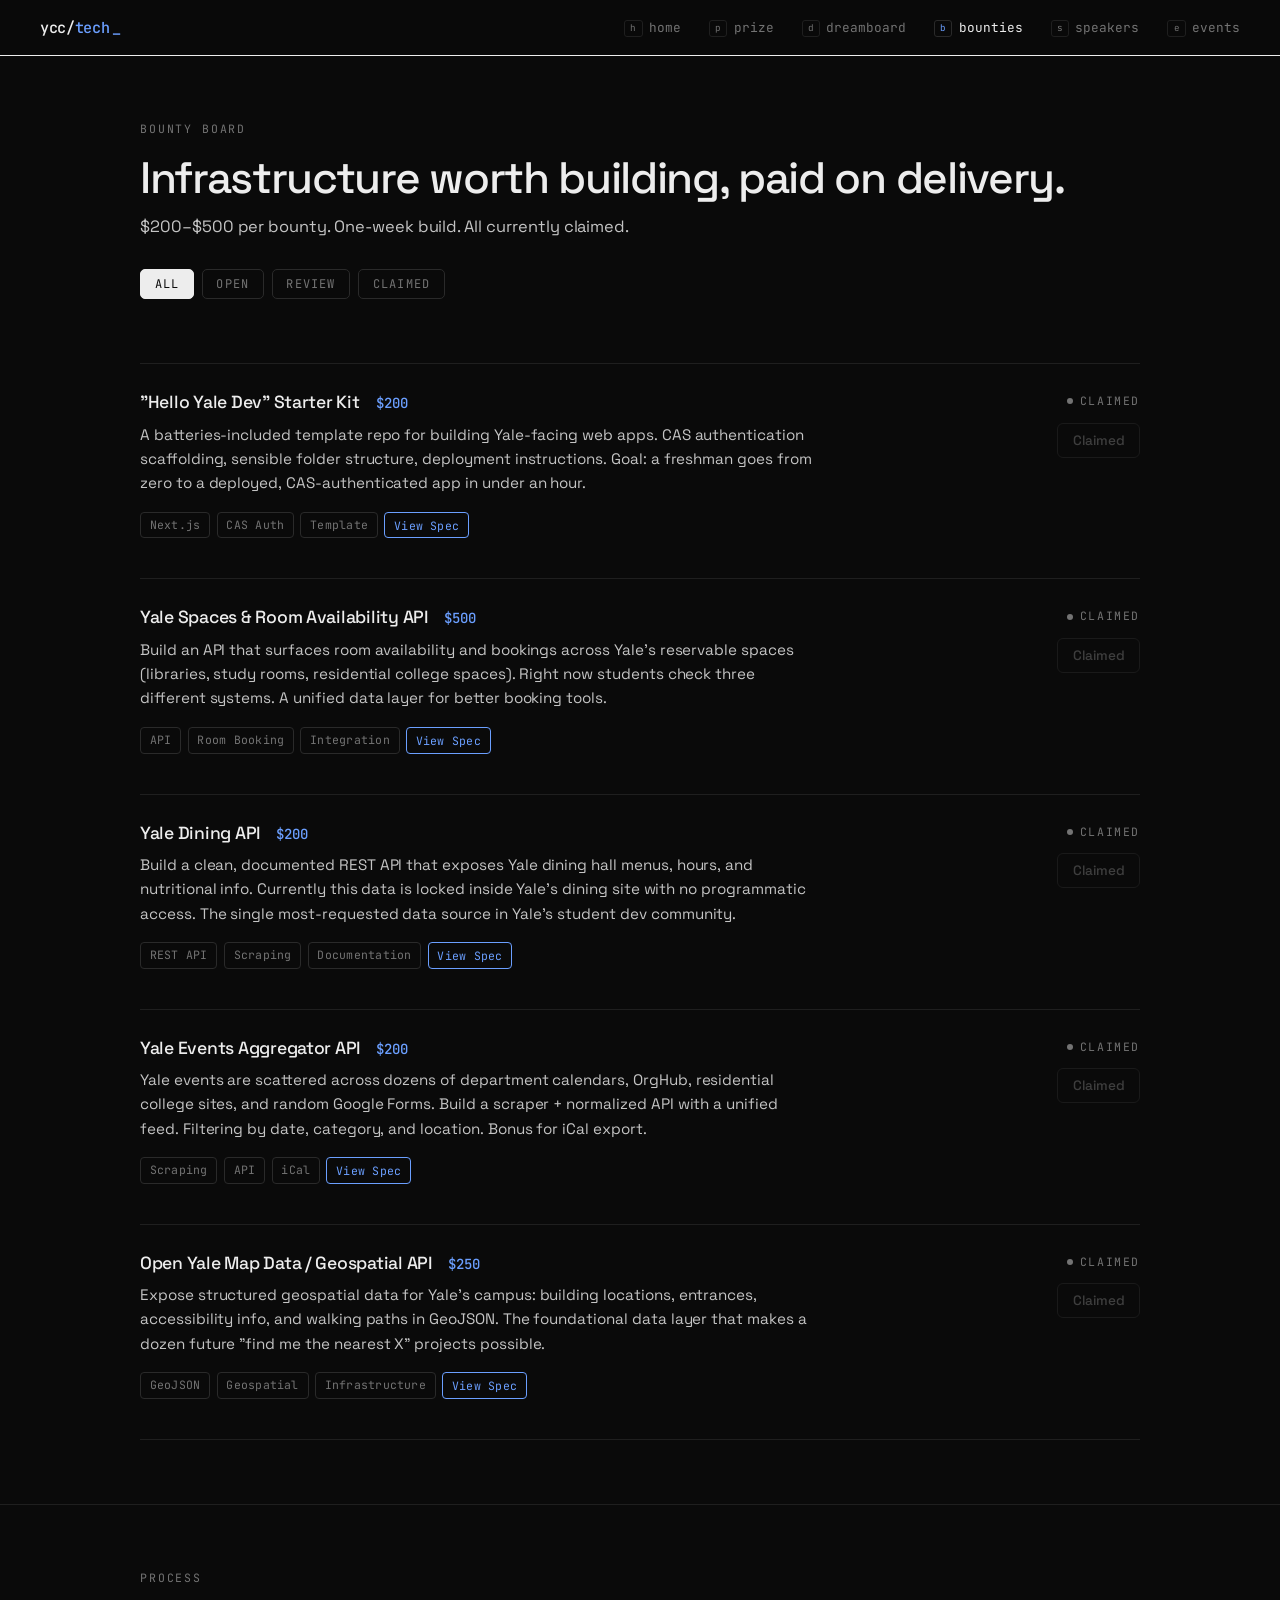
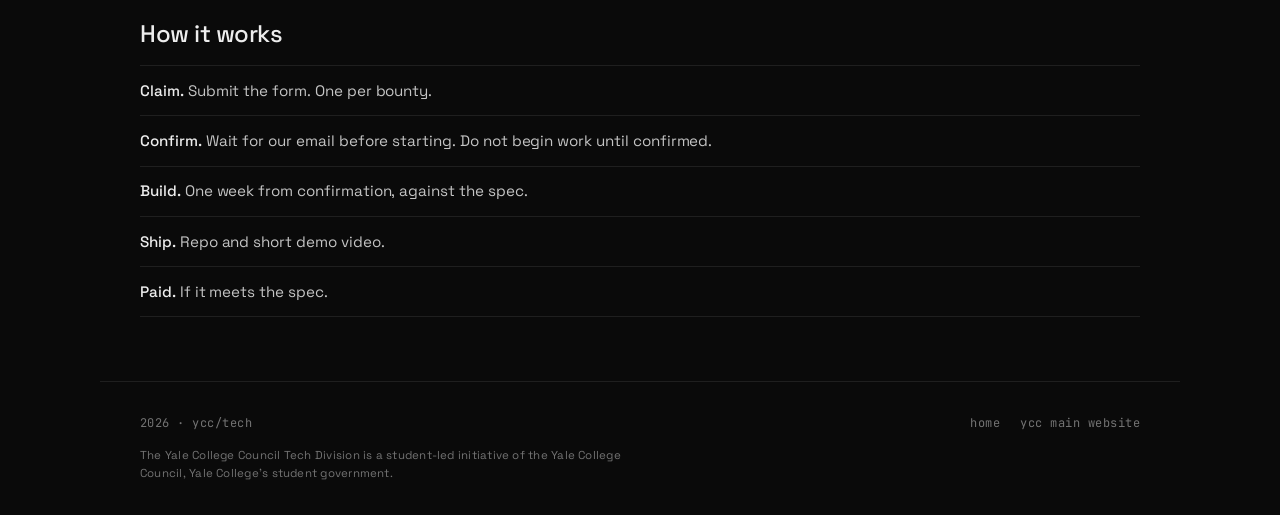
==== commit e3604af7: "nav: reorder to home / prize / dreamboard / bounties / speakers / events" ====
--- a/bounties.html
+++ b/bounties.html
@@ -15,10 +15,10 @@
     <a href="index.html" class="nav__brand">ycc/<span>tech</span></a>
     <ul class="nav__links">
       <li><a href="index.html">home</a></li>
+      <li><a href="prize.html">prize</a></li>
+      <li><a href="dreamboard.html">dreamboard</a></li>
       <li><a href="bounties.html" class="active">bounties</a></li>
-      <li><a href="prize.html">prize</a></li>
       <li><a href="speakers.html">speakers</a></li>
-      <li><a href="dreamboard.html">dreamboard</a></li>
       <li><a href="events.html">events</a></li>
     </ul>
     <div class="nav__hamburger" onclick="toggleMobileNav()">
@@ -28,10 +28,10 @@
 
   <div class="nav__mobile-overlay" id="mobileNav">
     <a href="index.html" onclick="closeMobileNav()">home</a>
+    <a href="prize.html" onclick="closeMobileNav()">prize</a>
+    <a href="dreamboard.html" onclick="closeMobileNav()">dreamboard</a>
     <a href="bounties.html" onclick="closeMobileNav()">bounties</a>
-    <a href="prize.html" onclick="closeMobileNav()">prize</a>
     <a href="speakers.html" onclick="closeMobileNav()">speakers</a>
-    <a href="dreamboard.html" onclick="closeMobileNav()">dreamboard</a>
     <a href="events.html" onclick="closeMobileNav()">events</a>
   </div>
 
--- a/styles.css
+++ b/styles.css
@@ -416,87 +416,77 @@
   border-color: var(--accent);
 }
 
-/* --- INITIATIVE CARDS (home) --- */
-.initiatives,
-.initiatives--four {
+/* --- PROGRAMS (home, terminal-style list) --- */
+.programs-cli {
+  border-top: 1px solid var(--border);
+}
+
+.programs-cli__row {
   display: grid;
-  grid-template-columns: 1fr;
-  gap: 0;
-  border-top: 1px solid var(--border);
-  border-left: 1px solid var(--border);
-}
-
-@media (min-width: 720px) {
-  .initiatives,
-  .initiatives--four { grid-template-columns: repeat(2, 1fr); }
-}
-
-.initiative-card {
-  display: flex;
-  flex-direction: column;
-  gap: 0.55rem;
-  padding: 1.75rem;
-  background: transparent;
-  color: var(--fg);
+  grid-template-columns: 12rem 13rem 1fr 1.2rem;
+  gap: 1.25rem;
+  padding: 0.95rem 0.75rem 0.95rem 0.5rem;
+  border-bottom: 1px solid var(--border);
+  align-items: baseline;
   text-decoration: none;
-  border-bottom: 1px solid var(--border);
-  border-right: 1px solid var(--border);
-  position: relative;
-  transition: background 150ms;
-  min-height: 9rem;
-}
-
-.initiative-card:hover {
+  color: var(--fg);
+  transition: background 120ms, padding-left 120ms;
+}
+
+.programs-cli__row:hover {
   background: var(--accent-dim);
-  color: var(--fg);
-}
-
-.initiative-card:hover .initiative-card__title {
+  padding-left: 0.85rem;
+}
+
+.programs-cli__name {
+  font-family: var(--font-mono);
+  font-size: 0.9rem;
+  font-weight: 500;
+  color: var(--fg);
+}
+
+.programs-cli__name::before {
+  content: '› ';
   color: var(--accent);
 }
 
-.initiative-card__title {
-  font-size: 1.05rem;
-  font-weight: 500;
-  letter-spacing: -0.015em;
-  color: var(--fg);
-  margin: 0;
-  transition: color 120ms;
-}
-
-.initiative-card__title::after {
-  content: ' →';
+.programs-cli__meta {
+  font-family: var(--font-mono);
+  font-size: 0.8rem;
+  color: var(--accent);
+  white-space: nowrap;
+  overflow: hidden;
+  text-overflow: ellipsis;
+}
+
+.programs-cli__desc {
+  font-size: 0.925rem;
+  color: var(--fg-dim);
+  line-height: 1.5;
+}
+
+.programs-cli__arrow {
+  font-family: var(--font-mono);
   color: var(--muted);
   opacity: 0;
-  transition: opacity 180ms, color 180ms;
-  font-weight: 400;
-  margin-left: 0.25rem;
-  display: inline-block;
-}
-
-.initiative-card:hover .initiative-card__title::after {
+  transition: opacity 120ms, color 120ms;
+  text-align: right;
+}
+
+.programs-cli__row:hover .programs-cli__arrow {
   opacity: 1;
   color: var(--accent);
 }
 
-.initiative-card__meta {
-  font-family: var(--font-mono);
-  font-size: 0.8rem;
-  color: var(--accent);
-  letter-spacing: 0;
-  margin-top: -0.2rem;
-}
-
-.initiative-card__desc {
-  color: var(--fg);
-  font-size: 0.95rem;
-  line-height: 1.6;
-  margin: 0;
-  max-width: 50ch;
-}
-
-.initiative-card__link,
-.initiative-card__icon { display: none; }
+@media (max-width: 760px) {
+  .programs-cli__row {
+    grid-template-columns: 1fr;
+    gap: 0.3rem;
+    padding: 1rem 0;
+  }
+  .programs-cli__row:hover { padding-left: 0.35rem; }
+  .programs-cli__arrow { display: none; }
+}
 
 /* --- BOUNTY CARDS --- */
 .bounty-grid {
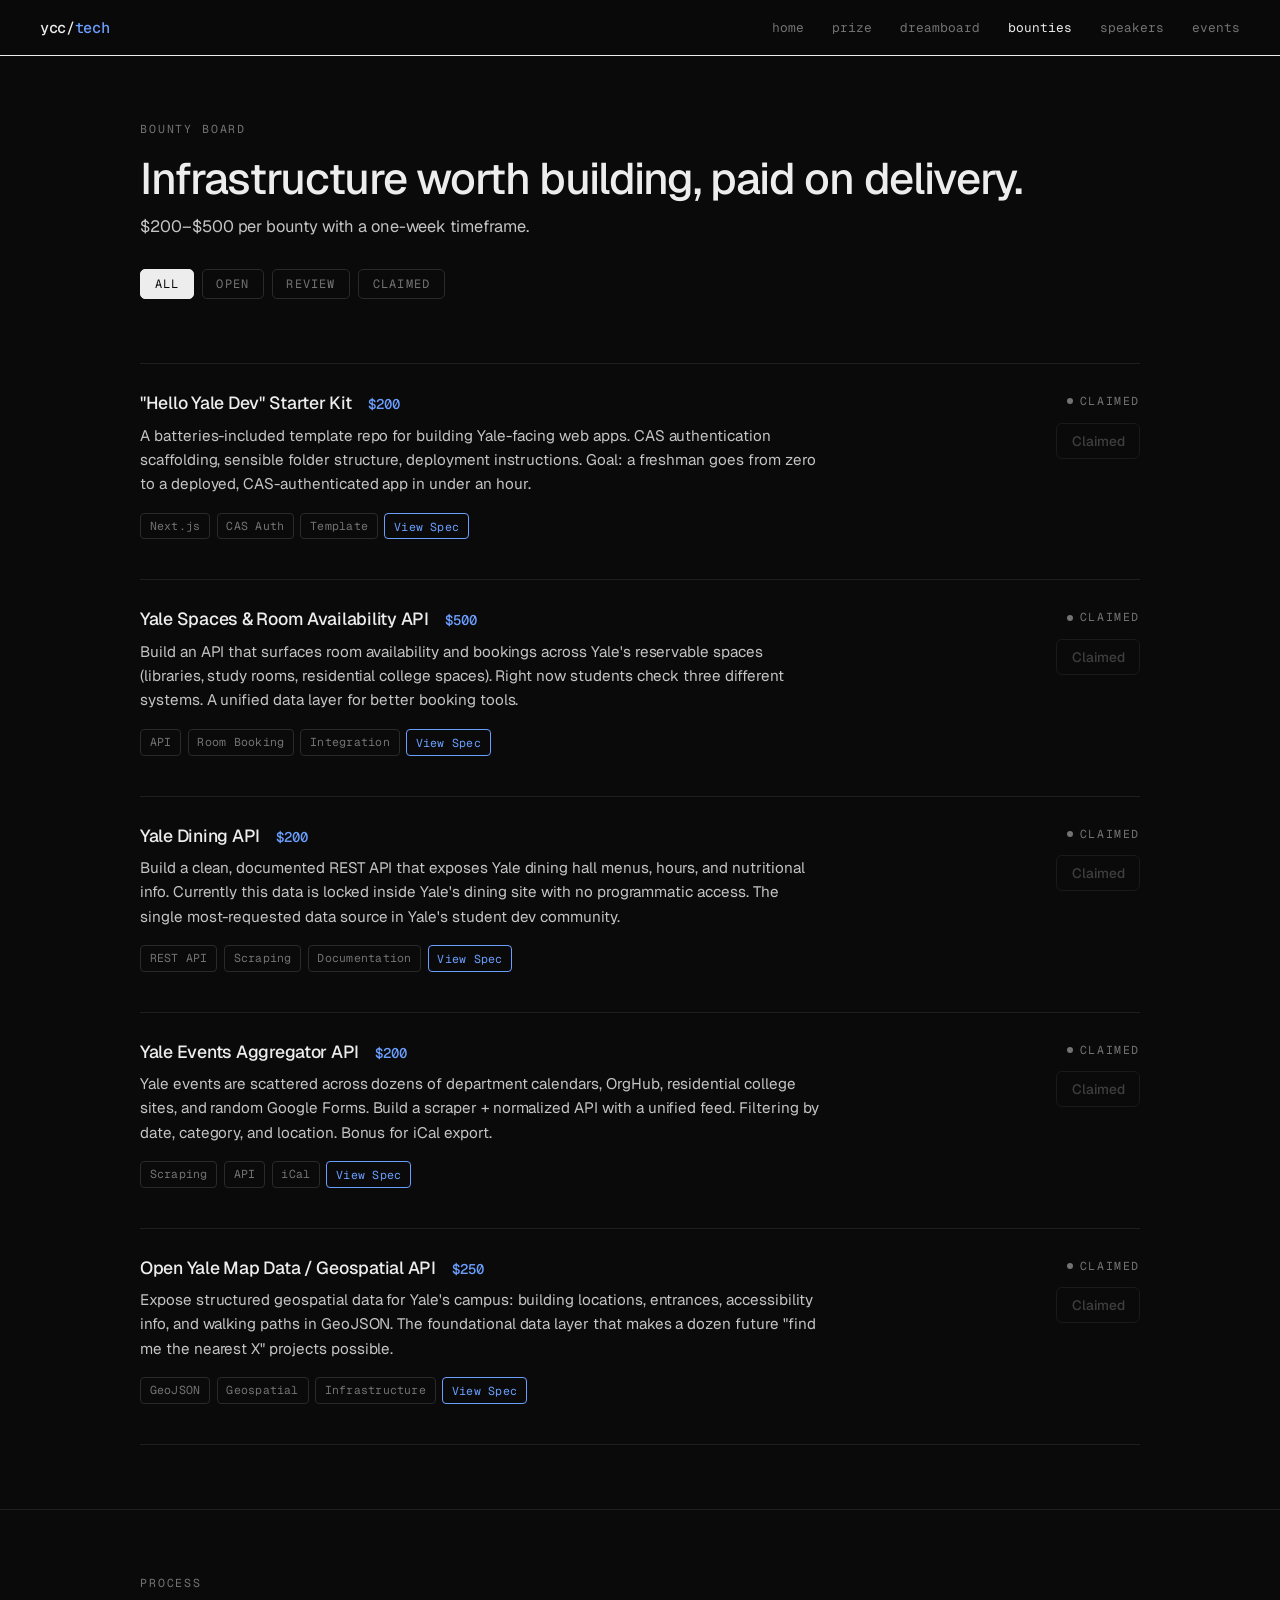
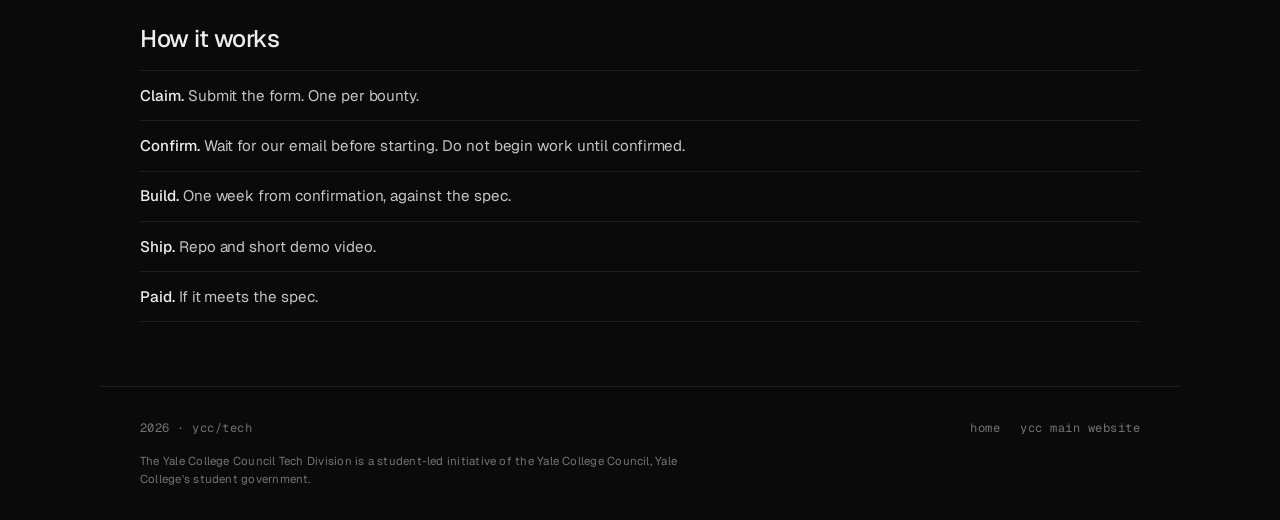
==== commit 698437ab: "tighten program copy" ====
--- a/bounties.html
+++ b/bounties.html
@@ -40,7 +40,7 @@
     <div class="container">
       <span class="kicker" style="margin-bottom: 1rem;">Bounty Board</span>
       <h1 class="section__title" style="font-size: clamp(2rem, 4.5vw, 2.75rem); letter-spacing: -0.03em; line-height: 1.08; margin-top: 0.75rem;">Infrastructure worth building, paid on delivery.</h1>
-      <p class="section__subtitle">$200–$500 per bounty. One-week build. All currently claimed.</p>
+      <p class="section__subtitle">$200–$500 per bounty with a one-week timeframe.</p>
 
       <div style="display:flex; gap:0.5rem; margin-top:1.75rem; flex-wrap:wrap;">
         <button class="filter-btn active-filter" data-filter="all">All</button>
--- a/styles.css
+++ b/styles.css
@@ -3,7 +3,7 @@
    Geist Sans + Geist Mono · warm black · desaturated blue
    ================================================================= */
 
-@import url('https://fonts.googleapis.com/css2?family=Space+Grotesk:wght@300;400;500;600;700&family=JetBrains+Mono:wght@400;500;600&display=swap');
+@import url('https://fonts.googleapis.com/css2?family=Geist:wght@300;400;500;600;700&family=Geist+Mono:wght@400;500;600&display=swap');
 
 :root {
   --bg: #0a0a0a;
@@ -19,8 +19,9 @@
   --accent-dim: rgba(107, 159, 255, 0.12);
   --warn: #d4a373;
 
-  --font-sans: 'Space Grotesk', ui-sans-serif, system-ui, -apple-system, 'Segoe UI', Roboto, sans-serif;
-  --font-mono: 'JetBrains Mono', ui-monospace, 'SF Mono', Menlo, Consolas, monospace;
+  --font-sans: 'Geist', ui-sans-serif, system-ui, -apple-system, 'Segoe UI', sans-serif;
+  --font-display: 'Geist', ui-sans-serif, system-ui, -apple-system, 'Segoe UI', sans-serif;
+  --font-mono: 'Geist Mono', ui-monospace, 'SF Mono', Menlo, Consolas, monospace;
 
   --container: 1080px;
   --gutter: 1.5rem;
@@ -281,15 +282,19 @@
 
 .hero__title,
 .prize-hero__title {
-  font-size: clamp(2.1rem, 4.5vw, 3rem);
-  font-weight: 500;
-  letter-spacing: -0.03em;
-  line-height: 1.08;
+  font-family: var(--font-display);
+  font-size: clamp(2.75rem, 6vw, 4.5rem);
+  font-weight: 500;
+  letter-spacing: -0.055em;
+  line-height: 1;
   max-width: 26ch;
-  margin-bottom: 1.5rem;
-}
-
-.hero__title em { color: var(--accent); }
+  margin-bottom: 1.15rem;
+}
+
+.hero__title em {
+  color: var(--accent);
+  font-style: normal;
+}
 
 .hero__subtitle,
 .prize-hero__desc {
@@ -298,6 +303,13 @@
   max-width: 58ch;
   margin-bottom: 2.5rem;
   line-height: 1.6;
+}
+
+.hero__subtitle {
+  font-family: var(--font-sans);
+  font-size: clamp(1.05rem, 1.8vw, 1.25rem);
+  letter-spacing: -0.02em;
+  line-height: 1.5;
 }
 
 .hero__actions {
@@ -361,6 +373,217 @@
   letter-spacing: -0.035em;
   line-height: 1;
   margin-bottom: 1rem;
+}
+
+/* --- PRIZE RESULTS --- */
+.prize-winner {
+  padding: 3.5rem 0;
+  border-top: 1px solid var(--border);
+}
+
+.prize-winner:first-of-type {
+  padding-top: 0;
+  border-top: none;
+}
+
+.prize-winner:last-child { padding-bottom: 0; }
+
+.prize-winner__header {
+  display: grid;
+  grid-template-columns: minmax(8.5rem, auto) 1fr auto;
+  gap: 1rem 2rem;
+  align-items: baseline;
+  margin-bottom: 1.25rem;
+}
+
+.prize-winner__rank,
+.prize-winner__creator,
+.finalist-card__person {
+  font-family: var(--font-mono);
+  font-size: 0.72rem;
+  text-transform: uppercase;
+  letter-spacing: 0.14em;
+}
+
+.prize-winner__rank { color: var(--accent); }
+.prize-winner__creator { color: var(--muted); }
+
+.prize-winner__name {
+  font-family: var(--font-display);
+  font-size: clamp(2.1rem, 4.5vw, 3.25rem);
+  font-weight: 500;
+  line-height: 1.04;
+  letter-spacing: -0.05em;
+}
+
+.prize-winner__description {
+  max-width: 76ch;
+  color: var(--fg-dim);
+  font-size: 1.025rem;
+  line-height: 1.72;
+}
+
+.prize-winner__links {
+  display: flex;
+  flex-wrap: wrap;
+  gap: 0.65rem 1.5rem;
+  margin-top: 1.25rem;
+}
+
+.prize-winner__links a,
+.finalist-card__link {
+  font-family: var(--font-mono);
+  font-size: 0.78rem;
+  color: var(--accent);
+  letter-spacing: 0.01em;
+}
+
+.prize-winner__links a:hover,
+.finalist-card__link:hover { color: var(--accent-hover); }
+
+.prize-winner__note {
+  max-width: 72ch;
+  margin-top: 1.5rem;
+  padding: 0.9rem 1rem;
+  border-left: 2px solid var(--border-bright);
+  background: var(--bg-elev);
+  color: var(--muted);
+  font-size: 0.84rem;
+  line-height: 1.6;
+}
+
+.prize-winner__note strong {
+  color: var(--fg-dim);
+  font-weight: 500;
+}
+
+.prize-winner__media {
+  display: grid;
+  grid-template-columns: minmax(0, 3.4fr) minmax(11rem, 1fr);
+  gap: 1rem;
+  align-items: start;
+  margin-top: 2rem;
+}
+
+.prize-winner__media--landscape {
+  grid-template-columns: minmax(0, 4.4fr) minmax(11rem, 1fr);
+}
+
+.prize-winner__demo,
+.prize-winner__portrait {
+  overflow: hidden;
+  border: 1px solid var(--border);
+  background: var(--bg-elev);
+}
+
+.prize-winner__demo img,
+.prize-winner__portrait img {
+  width: 100%;
+  height: auto;
+}
+
+.prize-winner__portrait img {
+  aspect-ratio: 1;
+  object-fit: cover;
+}
+
+.prize-winner__portrait figcaption,
+.prize-winner__demo figcaption {
+  padding: 0.65rem 0.8rem;
+  border-top: 1px solid var(--border);
+  font-family: var(--font-mono);
+  font-size: 0.68rem;
+  color: var(--muted);
+  line-height: 1.5;
+}
+
+.finalists-grid {
+  display: grid;
+  grid-template-columns: repeat(2, minmax(0, 1fr));
+  border-top: 1px solid var(--border);
+  border-left: 1px solid var(--border);
+}
+
+.finalist-card {
+  min-width: 0;
+  padding: 2rem;
+  border-right: 1px solid var(--border);
+  border-bottom: 1px solid var(--border);
+  display: flex;
+  flex-direction: column;
+  align-items: flex-start;
+}
+
+.finalist-card__person {
+  color: var(--accent);
+  margin-bottom: 1.1rem;
+}
+
+.finalist-card__title {
+  font-family: var(--font-display);
+  font-size: clamp(1.65rem, 3vw, 2.15rem);
+  font-weight: 500;
+  line-height: 1.05;
+  letter-spacing: -0.04em;
+  margin-bottom: 1rem;
+}
+
+.finalist-card__description {
+  color: var(--fg-dim);
+  font-size: 0.94rem;
+  line-height: 1.68;
+  margin-bottom: 1.5rem;
+}
+
+.finalist-card__link { margin-top: auto; }
+
+.finalist-card--featured {
+  grid-column: 1 / -1;
+  display: grid;
+  grid-template-columns: minmax(15rem, 0.85fr) minmax(0, 2fr);
+  gap: 2rem;
+  align-items: start;
+}
+
+.finalist-card__content {
+  display: flex;
+  flex-direction: column;
+  align-items: flex-start;
+  height: 100%;
+}
+
+.finalist-card__media {
+  min-width: 0;
+  align-self: start;
+}
+
+.finalist-card__demo {
+  display: block;
+  width: 100%;
+  height: auto;
+  aspect-ratio: 8 / 5;
+  object-fit: contain;
+  border: 1px solid var(--border);
+  background: var(--bg-elev);
+}
+
+@media (max-width: 760px) {
+  .prize-winner__header { grid-template-columns: 1fr; gap: 0.5rem; }
+  .prize-winner__name { grid-row: 1; }
+  .prize-winner__rank { grid-row: 2; }
+  .prize-winner__creator { grid-row: 3; }
+
+  .prize-winner__media,
+  .prize-winner__media--landscape { grid-template-columns: 1fr; }
+
+  .prize-winner__portrait { max-width: 12rem; }
+
+  .finalists-grid { grid-template-columns: 1fr; }
+  .finalist-card--featured { grid-column: auto; grid-template-columns: 1fr; }
+}
+
+@media (max-width: 480px) {
+  .finalist-card { padding: 1.5rem; }
 }
 
 /* --- BUTTONS --- */
@@ -1319,6 +1542,84 @@
 
 .input-error { border-color: #ff7a7a !important; }
 
+/* --- FUNDED PROJECTS (dreamboard) --- */
+.funded-grid {
+  display: flex;
+  flex-direction: column;
+}
+
+.funded-card {
+  padding: 1.75rem 0;
+  border-bottom: 1px solid var(--border);
+}
+
+.funded-card:first-child { padding-top: 0; }
+.funded-card:last-child { border-bottom: none; padding-bottom: 0; }
+
+.funded-card__head {
+  display: flex;
+  align-items: baseline;
+  gap: 1rem;
+  flex-wrap: wrap;
+  margin-bottom: 1rem;
+}
+
+.funded-card__title {
+  font-size: 1.15rem;
+  font-weight: 500;
+  letter-spacing: -0.02em;
+  line-height: 1.3;
+}
+
+.funded-card__name {
+  font-family: var(--font-mono);
+  font-size: 0.8rem;
+  color: var(--accent);
+  letter-spacing: 0;
+  white-space: nowrap;
+}
+
+.funded-card__name::before {
+  content: '› ';
+  color: var(--accent);
+}
+
+.funded-card__desc {
+  color: var(--fg-dim);
+  font-size: 0.95rem;
+  max-width: 68ch;
+  line-height: 1.6;
+}
+
+.funded-card__desc + .funded-card__desc { margin-top: 0.75rem; }
+
+.funded-card__parts {
+  margin-top: 1.5rem;
+}
+
+.funded-card__parts h3 {
+  font-family: var(--font-mono);
+  font-size: 0.72rem;
+  font-weight: 400;
+  text-transform: uppercase;
+  letter-spacing: 0.14em;
+  color: var(--muted);
+  margin-bottom: 0.6rem;
+}
+
+.funded-card__parts ul {
+  list-style: none;
+  border-top: 1px solid var(--border);
+}
+
+.funded-card__parts li {
+  padding: 0.55rem 0;
+  border-bottom: 1px solid var(--border);
+  font-size: 0.925rem;
+  color: var(--fg-dim);
+  line-height: 1.5;
+}
+
 /* --- TEAM --- */
 .team {
   display: flex;
@@ -1386,308 +1687,3 @@
 
 .typewriter-active::after,
 .typewriter-done::after { display: none; }
-
-/* =================================================================
-   HACKER-FLARE
-   ================================================================= */
-
-@keyframes blink {
-  0%, 49% { opacity: 1; }
-  50%, 100% { opacity: 0; }
-}
-
-@keyframes pulse-dot {
-  0%, 100% { opacity: 1; }
-  50%      { opacity: 0.25; }
-}
-
-/* --- Brand blinking caret --- */
-.brand-cursor {
-  display: inline-block;
-  width: 0.5ch;
-  margin-left: 2px;
-  color: var(--accent);
-  font-family: var(--font-mono);
-  animation: blink 1.1s steps(1, end) infinite;
-}
-
-/* --- Hero title caret --- */
-.hero__title::after,
-.prize-hero__title::after {
-  content: '▊';
-  display: inline-block;
-  color: var(--accent);
-  margin-left: 8px;
-  font-size: 0.72em;
-  line-height: 1;
-  vertical-align: baseline;
-  animation: blink 1.1s steps(1, end) infinite;
-  font-family: var(--font-mono);
-  font-weight: 400;
-}
-
-/* --- Matrix rain --- */
-.hero,
-.prize-hero,
-.events-hero {
-  position: relative;
-  overflow: hidden;
-}
-
-.hero > .container,
-.prize-hero > .container,
-.events-hero > .container {
-  position: relative;
-  z-index: 1;
-}
-
-.matrix-rain {
-  position: absolute;
-  inset: 0;
-  z-index: 0;
-  pointer-events: none;
-  opacity: 0.18;
-  mix-blend-mode: screen;
-  transition: opacity 400ms ease;
-}
-
-body.hacker-mode .matrix-rain { opacity: 0.45; }
-
-/* --- Status bar (home) --- */
-.status-bar {
-  font-family: var(--font-mono);
-  font-size: 0.7rem;
-  color: var(--muted);
-  letter-spacing: 0.08em;
-  margin-bottom: 1.5rem;
-  display: inline-flex;
-  flex-wrap: wrap;
-  gap: 0.6rem 1rem;
-  align-items: center;
-  padding: 0.45rem 0.85rem;
-  border: 1px solid var(--border);
-  border-radius: 5px;
-  background: rgba(17, 17, 17, 0.7);
-  backdrop-filter: blur(6px);
-  -webkit-backdrop-filter: blur(6px);
-}
-
-.status-bar span { white-space: nowrap; }
-.status-bar strong { color: var(--fg); font-weight: 500; }
-.status-bar__key { color: var(--accent); font-weight: 500; }
-.status-bar__sep { color: var(--border-bright); }
-
-.status-bar__dot {
-  width: 6px; height: 6px; border-radius: 50%;
-  background: #4ade80;
-  display: inline-block;
-  margin-right: 0.4rem;
-  box-shadow: 0 0 8px #4ade80;
-  animation: pulse-dot 1.8s ease-in-out infinite;
-  vertical-align: middle;
-}
-
-/* --- Keyboard hint badges in nav --- */
-.kbd-hint {
-  display: inline-block;
-  font-family: var(--font-mono);
-  font-size: 0.58rem;
-  color: var(--muted);
-  background: transparent;
-  border: 1px solid var(--border);
-  padding: 0.02rem 0.32rem;
-  margin-right: 0.4rem;
-  border-radius: 3px;
-  letter-spacing: 0;
-  vertical-align: 1px;
-  transition: color 120ms, border-color 120ms;
-}
-
-.nav__links a:hover .kbd-hint { color: var(--accent); border-color: var(--accent); }
-.nav__links a.active .kbd-hint { color: var(--accent); border-color: var(--border-bright); }
-
-@media (max-width: 960px) {
-  .kbd-hint { display: none; }
-}
-
-/* --- Command palette (⌘K) --- */
-.cmdk {
-  position: fixed;
-  inset: 0;
-  background: rgba(0, 0, 0, 0.7);
-  backdrop-filter: blur(10px);
-  -webkit-backdrop-filter: blur(10px);
-  z-index: 250;
-  display: none;
-  align-items: flex-start;
-  justify-content: center;
-  padding: 10vh 1.5rem 0;
-}
-
-.cmdk.open { display: flex; animation: cmdk-in 140ms ease-out; }
-
-@keyframes cmdk-in {
-  from { opacity: 0; }
-  to   { opacity: 1; }
-}
-
-.cmdk__box {
-  width: 100%;
-  max-width: 560px;
-  background: var(--bg-elev);
-  border: 1px solid var(--border-bright);
-  border-radius: 10px;
-  overflow: hidden;
-  box-shadow: 0 24px 70px rgba(0, 0, 0, 0.6), 0 0 0 1px rgba(107, 159, 255, 0.08);
-}
-
-.cmdk__prompt {
-  display: flex;
-  align-items: center;
-  padding: 0.95rem 1rem;
-  border-bottom: 1px solid var(--border);
-  gap: 0.6rem;
-}
-
-.cmdk__prefix {
-  font-family: var(--font-mono);
-  color: var(--accent);
-  font-size: 0.95rem;
-  font-weight: 500;
-}
-
-.cmdk__input {
-  flex: 1;
-  background: none;
-  border: none;
-  color: var(--fg);
-  font-family: var(--font-mono);
-  font-size: 0.95rem;
-  outline: none;
-}
-
-.cmdk__input::placeholder { color: var(--muted); }
-
-.cmdk__results {
-  max-height: 50vh;
-  overflow-y: auto;
-}
-
-.cmdk__item {
-  display: flex;
-  align-items: center;
-  justify-content: space-between;
-  padding: 0.7rem 1rem;
-  cursor: pointer;
-  font-family: var(--font-mono);
-  font-size: 0.86rem;
-  color: var(--fg-dim);
-  border-bottom: 1px solid var(--border);
-  gap: 1rem;
-}
-
-.cmdk__item:last-child { border-bottom: none; }
-
-.cmdk__item.selected,
-.cmdk__item:hover {
-  background: var(--accent-dim);
-  color: var(--fg);
-}
-
-.cmdk__item-left { display: flex; align-items: center; gap: 0.65rem; min-width: 0; }
-.cmdk__item-icon { color: var(--accent); width: 1.2ch; text-align: center; }
-.cmdk__item-desc { color: var(--muted); font-size: 0.74rem; white-space: nowrap; }
-
-.cmdk__empty {
-  padding: 1.1rem 1rem;
-  font-family: var(--font-mono);
-  font-size: 0.82rem;
-  color: var(--muted);
-}
-
-.cmdk__footer {
-  display: flex;
-  gap: 1rem;
-  padding: 0.55rem 1rem;
-  border-top: 1px solid var(--border);
-  font-family: var(--font-mono);
-  font-size: 0.68rem;
-  color: var(--muted);
-  letter-spacing: 0.04em;
-}
-
-.cmdk__footer kbd {
-  background: var(--bg);
-  border: 1px solid var(--border);
-  padding: 0.05rem 0.38rem;
-  border-radius: 3px;
-  color: var(--fg-dim);
-  font-family: var(--font-mono);
-  font-size: 0.7rem;
-  margin-right: 0.25rem;
-}
-
-/* --- Konami flash --- */
-.konami-flash {
-  position: fixed;
-  inset: 0;
-  z-index: 300;
-  display: flex;
-  align-items: center;
-  justify-content: center;
-  background: rgba(10, 10, 10, 0.82);
-  backdrop-filter: blur(4px);
-  -webkit-backdrop-filter: blur(4px);
-  pointer-events: none;
-  opacity: 0;
-  transition: opacity 180ms ease;
-}
-
-.konami-flash.show { opacity: 1; }
-
-.konami-flash pre {
-  font-family: var(--font-mono);
-  font-size: clamp(0.68rem, 1.4vw, 0.95rem);
-  color: var(--accent);
-  line-height: 1.25;
-  text-align: center;
-  text-shadow: 0 0 18px rgba(107, 159, 255, 0.55);
-  margin: 0;
-}
-
-/* --- Hacker mode scanlines --- */
-body.hacker-mode::before {
-  content: '';
-  position: fixed;
-  inset: 0;
-  z-index: 99;
-  pointer-events: none;
-  background: repeating-linear-gradient(
-    180deg,
-    rgba(107, 159, 255, 0.035) 0px,
-    rgba(107, 159, 255, 0.035) 1px,
-    transparent 1px,
-    transparent 4px
-  );
-  animation: scan 10s linear infinite;
-}
-
-@keyframes scan {
-  from { background-position: 0 0; }
-  to   { background-position: 0 200px; }
-}
-
-body.hacker-mode {
-  --accent: #9dc1ff;
-  --accent-hover: #bcd4ff;
-}
-
-/* --- Reduced motion --- */
-@media (prefers-reduced-motion: reduce) {
-  .matrix-rain { display: none !important; }
-  .brand-cursor,
-  .hero__title::after,
-  .prize-hero__title::after { animation: none; }
-  body.hacker-mode::before { animation: none; }
-  .status-bar__dot { animation: none; }
-}
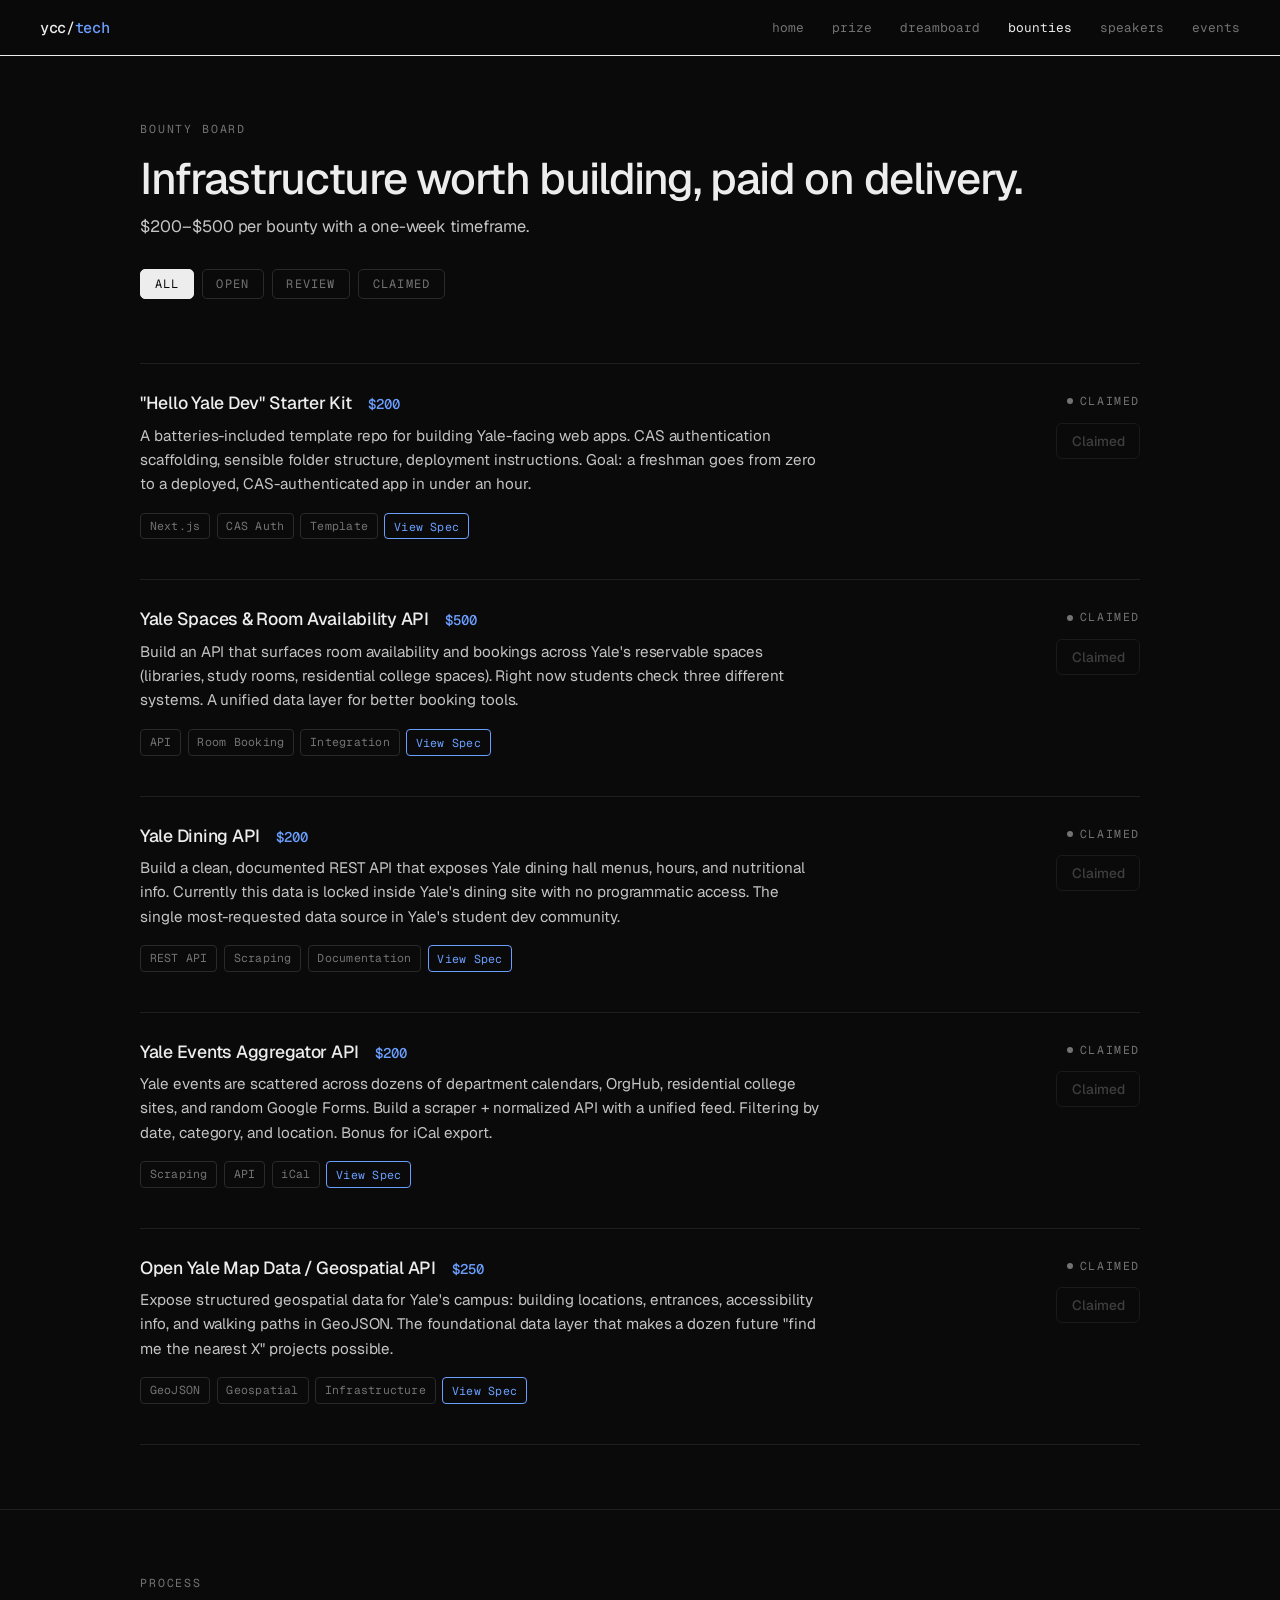
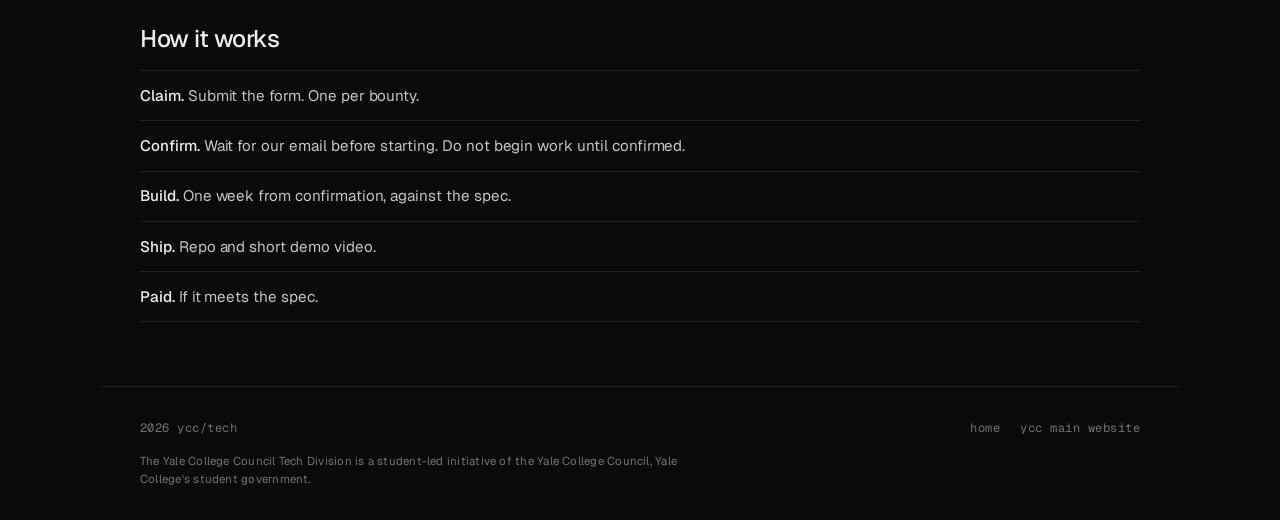
==== commit 184594a9: "remove middle-dot separators sitewide" ====
--- a/bounties.html
+++ b/bounties.html
@@ -6,7 +6,7 @@
   <title>Bounty Board | YCC Tech Division</title>
   <meta name="description" content="$200-$500 bounties for the infrastructure Yale developers actually need. Currently under review -- claiming opens soon.">
   <link rel="stylesheet" href="styles.css">
-  <link rel="icon" href="data:image/svg+xml,<svg xmlns='http://www.w3.org/2000/svg' viewBox='0 0 100 100'><rect width='100' height='100' rx='16' fill='%230a0a0a'/><path d='M 36 76 L 64 24' stroke='%236b9fff' stroke-width='14' stroke-linecap='square'/></svg>">
+  <link rel="icon" type="image/png" href="favicon.png">
 </head>
 <body>
 
@@ -252,7 +252,7 @@
 
   <footer class="footer">
     <div class="footer__row">
-      <div class="footer__left">2026 · ycc/tech</div>
+      <div class="footer__left">2026 ycc/tech</div>
       <div class="footer__right">
         <a href="index.html">home</a>
         <a href="https://www.ycc.yale.edu/" target="_blank" rel="noopener">ycc main website</a>
--- a/styles.css
+++ b/styles.css
@@ -1,6 +1,6 @@
 /* =================================================================
    YCC Tech Division
-   Geist Sans + Geist Mono · warm black · desaturated blue
+   Geist Sans + Geist Mono warm black desaturated blue
    ================================================================= */
 
 @import url('https://fonts.googleapis.com/css2?family=Geist:wght@300;400;500;600;700&family=Geist+Mono:wght@400;500;600&display=swap');
@@ -280,6 +280,38 @@
 
 .hero__label { margin-bottom: 1.5rem; }
 
+.hero__layout {
+  display: grid;
+  grid-template-columns: minmax(0, 1fr);
+  gap: 2.5rem;
+  align-items: center;
+}
+
+.hero__visual {
+  width: 100%;
+  max-width: 320px;
+  justify-self: center;
+  border: 1px solid var(--border);
+  background: var(--bg-elev);
+}
+
+.hero__visual img {
+  width: 100%;
+  height: auto;
+}
+
+@media (min-width: 800px) {
+  .hero__layout {
+    grid-template-columns: minmax(0, 1fr) minmax(230px, 280px);
+    gap: clamp(3rem, 8vw, 7rem);
+  }
+
+  .hero__visual {
+    max-width: none;
+    justify-self: end;
+  }
+}
+
 .hero__title,
 .prize-hero__title {
   font-family: var(--font-display);
@@ -294,6 +326,20 @@
 .hero__title em {
   color: var(--accent);
   font-style: normal;
+}
+
+.home-event-figure {
+  width: 100%;
+  max-width: 520px;
+  margin: 2rem auto 0;
+  border: 1px solid var(--border);
+  background: var(--bg-elev);
+}
+
+.home-event-photo {
+  display: block;
+  width: 100%;
+  height: auto;
 }
 
 .hero__subtitle,
@@ -444,17 +490,10 @@
 .prize-winner__note {
   max-width: 72ch;
   margin-top: 1.5rem;
-  padding: 0.9rem 1rem;
-  border-left: 2px solid var(--border-bright);
-  background: var(--bg-elev);
   color: var(--muted);
   font-size: 0.84rem;
+  font-style: italic;
   line-height: 1.6;
-}
-
-.prize-winner__note strong {
-  color: var(--fg-dim);
-  font-weight: 500;
 }
 
 .prize-winner__media {
@@ -1226,6 +1265,33 @@
   gap: 0;
   border-top: 1px solid var(--border);
   border-left: 1px solid var(--border);
+}
+
+.home-recent-grid {
+  display: grid;
+  grid-template-columns: minmax(0, 1fr);
+  gap: 0;
+  align-items: stretch;
+}
+
+.home-recent-grid .events-preview {
+  grid-template-columns: 1fr;
+}
+
+@media (min-width: 900px) {
+  .home-recent-grid {
+    grid-template-columns: minmax(0, 1fr) 20rem;
+    gap: 2rem;
+  }
+
+  .home-recent-grid .events-preview {
+    grid-template-rows: repeat(2, minmax(0, 1fr));
+  }
+
+  .home-event-figure {
+    max-width: none;
+    margin: 0;
+  }
 }
 
 @media (min-width: 720px) {
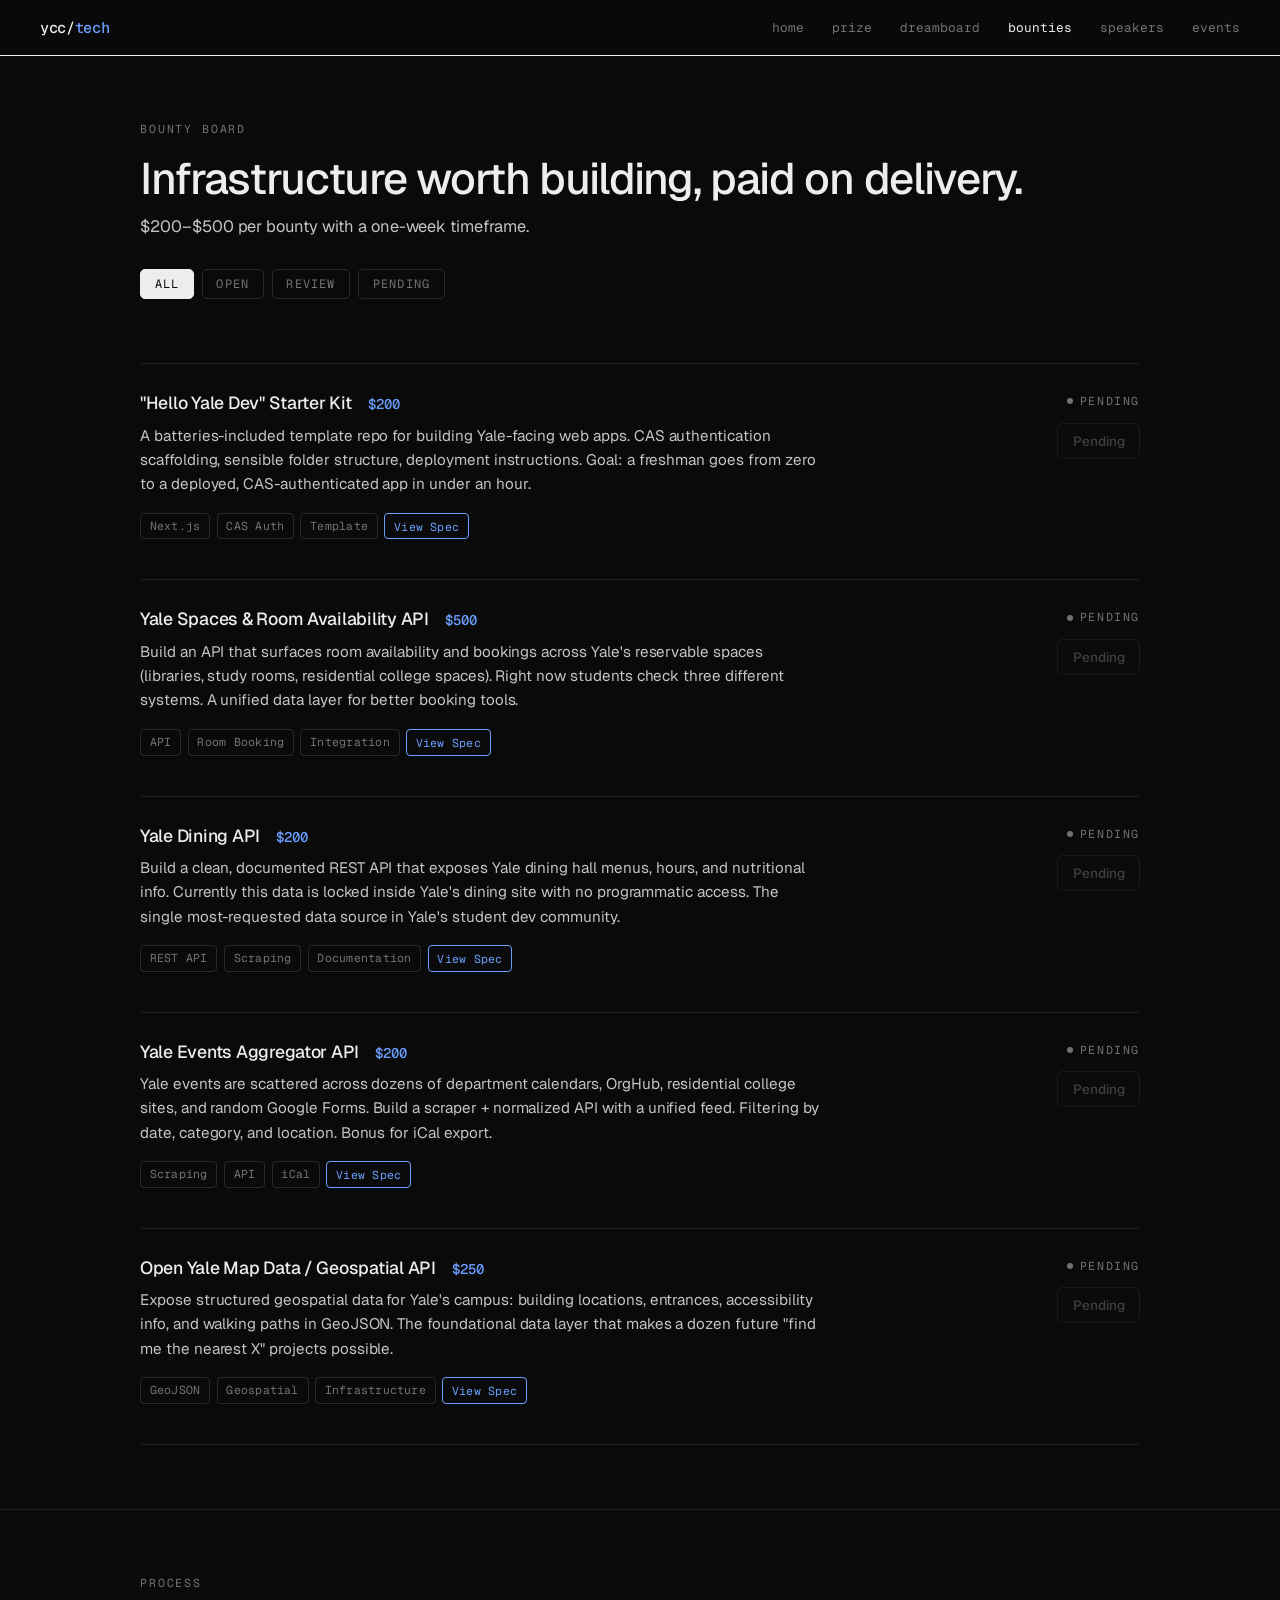
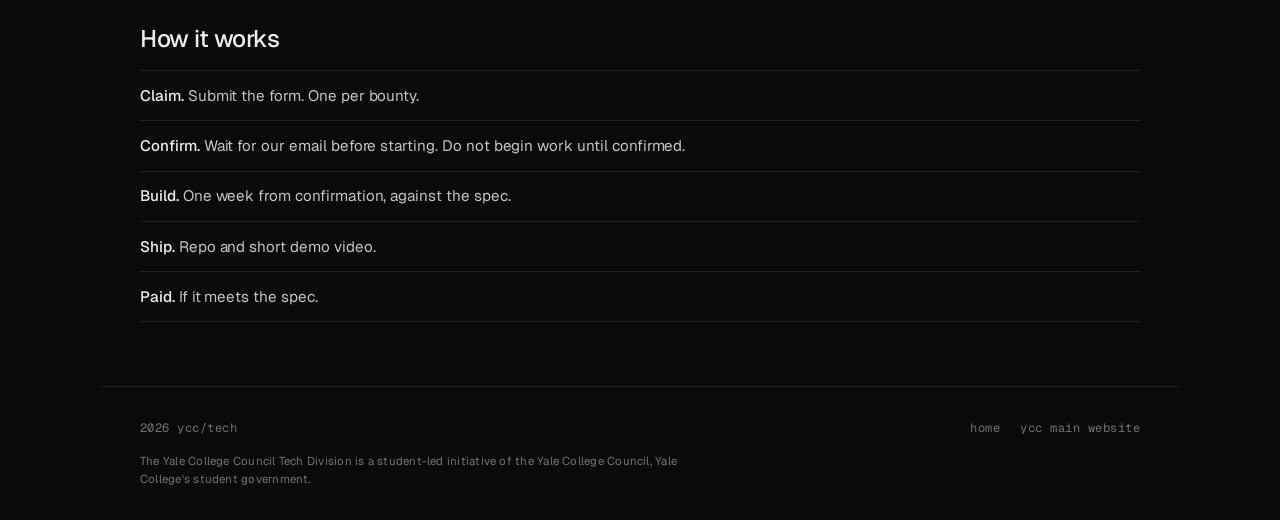
==== commit e314c12c: "mark bounty listings as pending" ====
--- a/bounties.html
+++ b/bounties.html
@@ -46,7 +46,7 @@
         <button class="filter-btn active-filter" data-filter="all">All</button>
         <button class="filter-btn" data-filter="open">Open</button>
         <button class="filter-btn" data-filter="review">Review</button>
-        <button class="filter-btn" data-filter="claimed">Claimed</button>
+        <button class="filter-btn" data-filter="pending">Pending</button>
       </div>
     </div>
   </section>
@@ -57,7 +57,7 @@
       <div class="bounty-grid">
 
         <!-- Starter Kit -->
-        <div class="bounty-card" data-status="claimed" data-bounty="starter-kit">
+        <div class="bounty-card" data-status="pending" data-bounty="starter-kit">
           <div>
             <div class="bounty-card__header">
               <h3 class="bounty-card__title">"Hello Yale Dev" Starter Kit</h3>
@@ -71,8 +71,8 @@
             </div>
           </div>
           <div class="bounty-card__actions">
-            <div class="bounty-card__status bounty-card__status--claimed">Claimed</div>
-            <button class="btn--claim" disabled>Claimed</button>
+            <div class="bounty-card__status bounty-card__status--pending">Pending</div>
+            <button class="btn--claim" disabled>Pending</button>
           </div>
           <div class="bounty-card__detail" id="detail-starter-kit">
             <h4>Acceptance Criteria</h4>
@@ -88,7 +88,7 @@
         </div>
 
         <!-- Spaces API -->
-        <div class="bounty-card" data-status="claimed" data-bounty="spaces-api">
+        <div class="bounty-card" data-status="pending" data-bounty="spaces-api">
           <div>
             <div class="bounty-card__header">
               <h3 class="bounty-card__title">Yale Spaces &amp; Room Availability API</h3>
@@ -102,8 +102,8 @@
             </div>
           </div>
           <div class="bounty-card__actions">
-            <div class="bounty-card__status bounty-card__status--claimed">Claimed</div>
-            <button class="btn--claim" disabled>Claimed</button>
+            <div class="bounty-card__status bounty-card__status--pending">Pending</div>
+            <button class="btn--claim" disabled>Pending</button>
           </div>
           <div class="bounty-card__detail" id="detail-spaces-api">
             <h4>Acceptance Criteria</h4>
@@ -117,7 +117,7 @@
         </div>
 
         <!-- Yale Dining API -->
-        <div class="bounty-card" data-status="claimed" data-bounty="dining-api">
+        <div class="bounty-card" data-status="pending" data-bounty="dining-api">
           <div>
             <div class="bounty-card__header">
               <h3 class="bounty-card__title">Yale Dining API</h3>
@@ -131,8 +131,8 @@
             </div>
           </div>
           <div class="bounty-card__actions">
-            <div class="bounty-card__status bounty-card__status--claimed">Claimed</div>
-            <button class="btn--claim" disabled>Claimed</button>
+            <div class="bounty-card__status bounty-card__status--pending">Pending</div>
+            <button class="btn--claim" disabled>Pending</button>
           </div>
           <div class="bounty-card__detail" id="detail-dining-api">
             <h4>Acceptance Criteria</h4>
@@ -154,7 +154,7 @@
         </div>
 
         <!-- Events Aggregator -->
-        <div class="bounty-card" data-status="claimed" data-bounty="events-api">
+        <div class="bounty-card" data-status="pending" data-bounty="events-api">
           <div>
             <div class="bounty-card__header">
               <h3 class="bounty-card__title">Yale Events Aggregator API</h3>
@@ -168,8 +168,8 @@
             </div>
           </div>
           <div class="bounty-card__actions">
-            <div class="bounty-card__status bounty-card__status--claimed">Claimed</div>
-            <button class="btn--claim" disabled>Claimed</button>
+            <div class="bounty-card__status bounty-card__status--pending">Pending</div>
+            <button class="btn--claim" disabled>Pending</button>
           </div>
           <div class="bounty-card__detail" id="detail-events-api">
             <h4>Acceptance Criteria</h4>
@@ -183,7 +183,7 @@
         </div>
 
         <!-- Map Data -->
-        <div class="bounty-card" data-status="claimed" data-bounty="map-api">
+        <div class="bounty-card" data-status="pending" data-bounty="map-api">
           <div>
             <div class="bounty-card__header">
               <h3 class="bounty-card__title">Open Yale Map Data / Geospatial API</h3>
@@ -197,8 +197,8 @@
             </div>
           </div>
           <div class="bounty-card__actions">
-            <div class="bounty-card__status bounty-card__status--claimed">Claimed</div>
-            <button class="btn--claim" disabled>Claimed</button>
+            <div class="bounty-card__status bounty-card__status--pending">Pending</div>
+            <button class="btn--claim" disabled>Pending</button>
           </div>
           <div class="bounty-card__detail" id="detail-map-api">
             <h4>Acceptance Criteria</h4>
--- a/styles.css
+++ b/styles.css
@@ -853,7 +853,7 @@
 .bounty-card__status--review { color: var(--warn); }
 .bounty-card__status--review::before { background: var(--warn); }
 
-.bounty-card__status--claimed { color: var(--muted); }
+.bounty-card__status--pending { color: var(--muted); }
 
 .btn--claim {
   font-family: var(--font-sans);
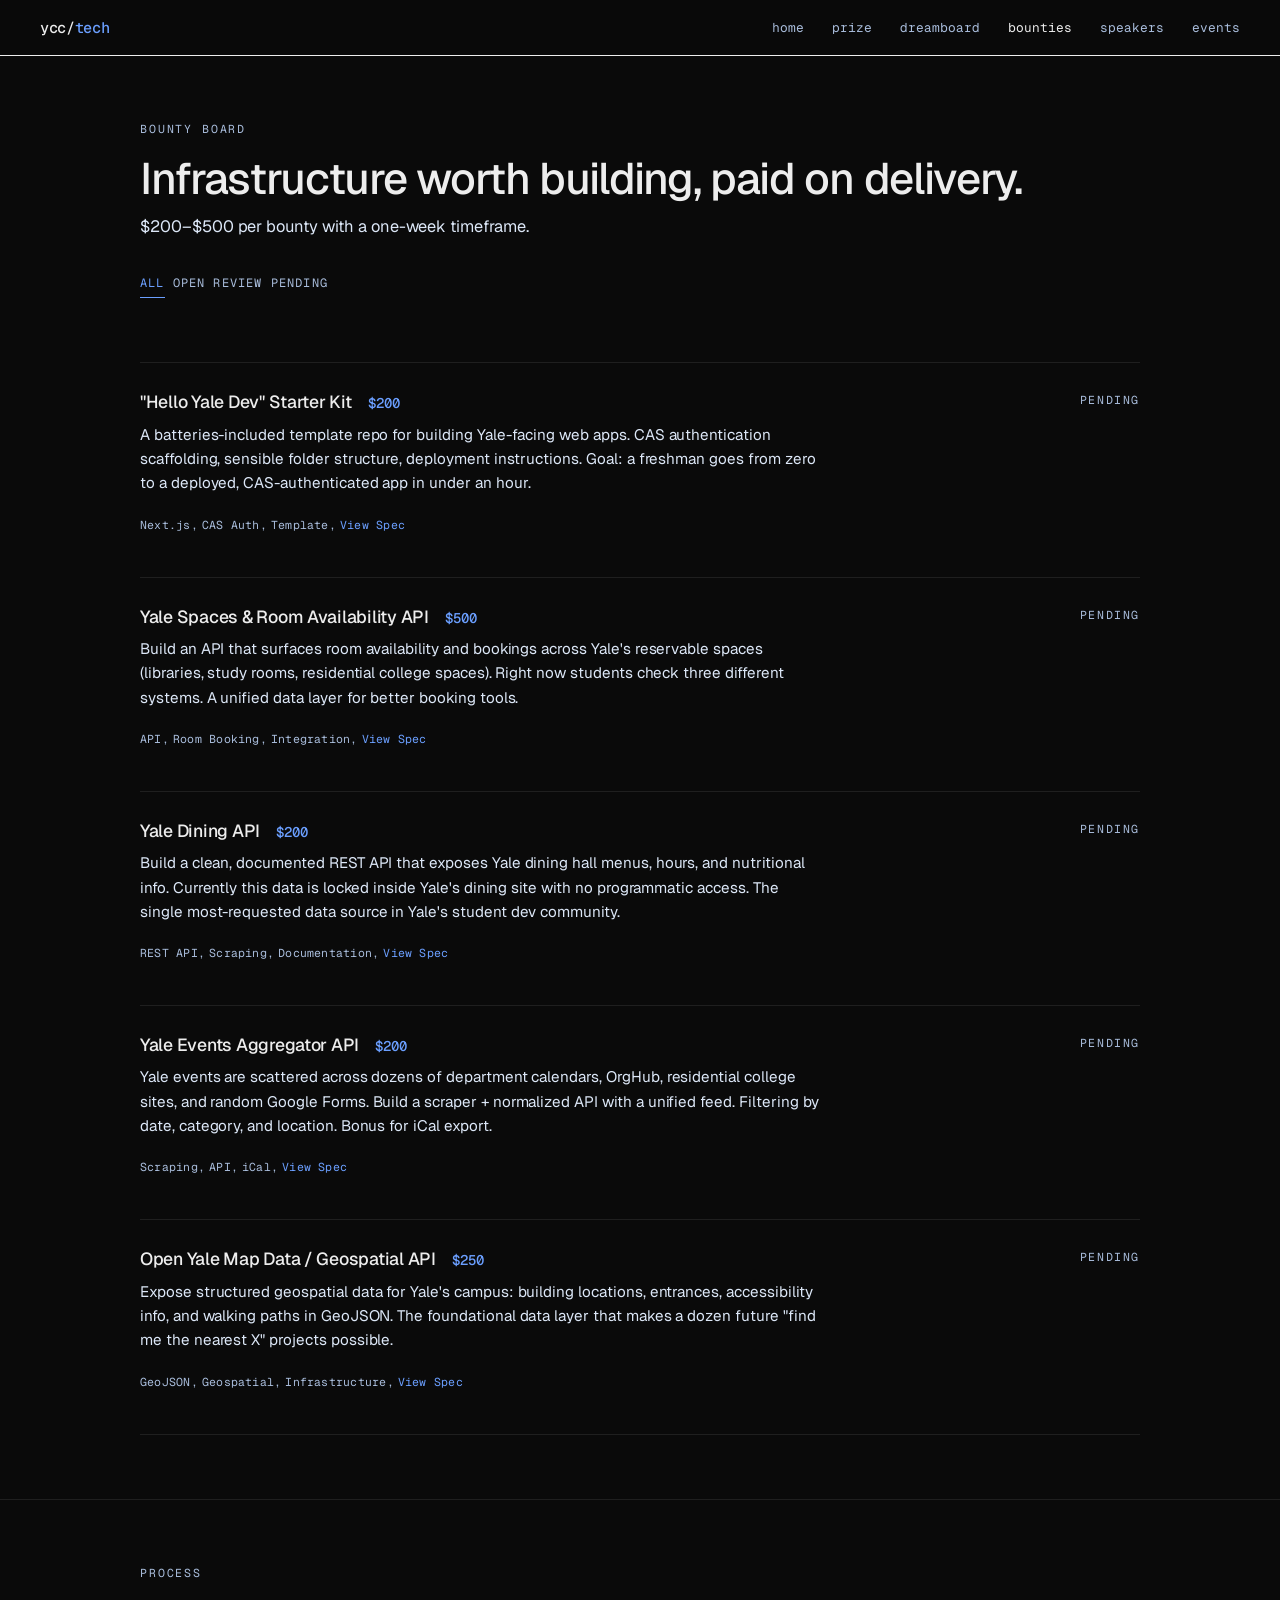
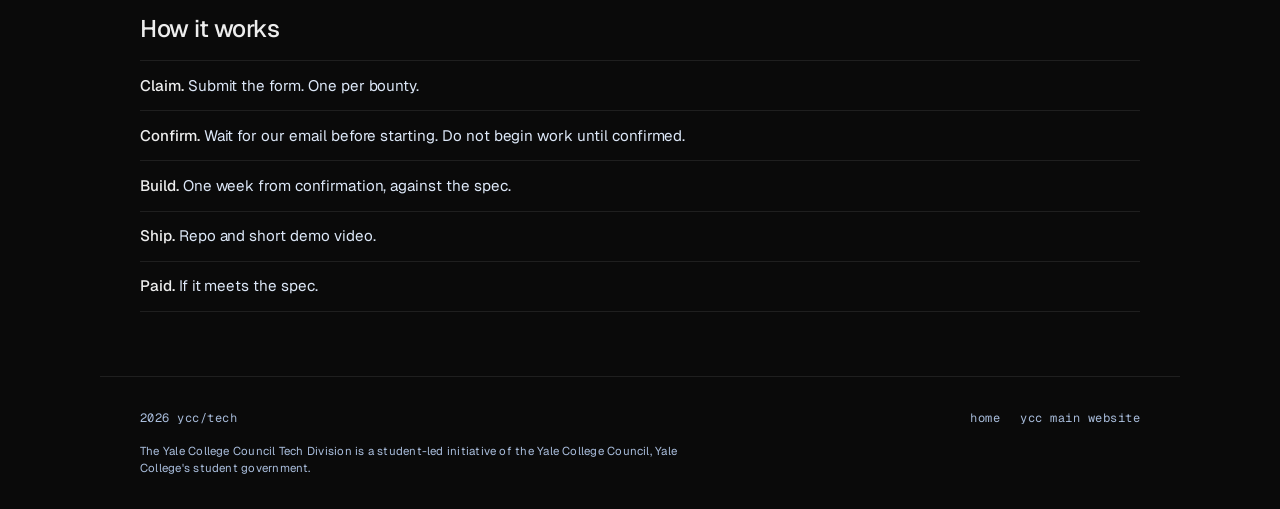
==== commit c153f44e: "simplify prize bounty and event styling" ====
--- a/bounties.html
+++ b/bounties.html
@@ -72,7 +72,6 @@
           </div>
           <div class="bounty-card__actions">
             <div class="bounty-card__status bounty-card__status--pending">Pending</div>
-            <button class="btn--claim" disabled>Pending</button>
           </div>
           <div class="bounty-card__detail" id="detail-starter-kit">
             <h4>Acceptance Criteria</h4>
@@ -103,7 +102,6 @@
           </div>
           <div class="bounty-card__actions">
             <div class="bounty-card__status bounty-card__status--pending">Pending</div>
-            <button class="btn--claim" disabled>Pending</button>
           </div>
           <div class="bounty-card__detail" id="detail-spaces-api">
             <h4>Acceptance Criteria</h4>
@@ -132,7 +130,6 @@
           </div>
           <div class="bounty-card__actions">
             <div class="bounty-card__status bounty-card__status--pending">Pending</div>
-            <button class="btn--claim" disabled>Pending</button>
           </div>
           <div class="bounty-card__detail" id="detail-dining-api">
             <h4>Acceptance Criteria</h4>
@@ -169,7 +166,6 @@
           </div>
           <div class="bounty-card__actions">
             <div class="bounty-card__status bounty-card__status--pending">Pending</div>
-            <button class="btn--claim" disabled>Pending</button>
           </div>
           <div class="bounty-card__detail" id="detail-events-api">
             <h4>Acceptance Criteria</h4>
@@ -198,7 +194,6 @@
           </div>
           <div class="bounty-card__actions">
             <div class="bounty-card__status bounty-card__status--pending">Pending</div>
-            <button class="btn--claim" disabled>Pending</button>
           </div>
           <div class="bounty-card__detail" id="detail-map-api">
             <h4>Acceptance Criteria</h4>
--- a/styles.css
+++ b/styles.css
@@ -10,8 +10,8 @@
   --bg-elev: #111111;
   --bg-soft: #141414;
   --fg: #ededed;
-  --fg-dim: #c4c4c4;
-  --muted: #737373;
+  --fg-dim: #dce7f7;
+  --muted: #a9bddc;
   --border: #1f1f1f;
   --border-bright: #2a2a2a;
   --accent: #6b9fff;
@@ -365,6 +365,30 @@
   align-items: center;
 }
 
+.hero__text-links {
+  display: flex;
+  gap: 1.5rem;
+  flex-wrap: wrap;
+  align-items: center;
+}
+
+.text-link {
+  display: inline-flex;
+  align-items: baseline;
+  gap: 0.4rem;
+  padding: 0.15rem 0;
+  color: var(--fg);
+  border-bottom: 1px solid var(--accent);
+  font-size: 0.9rem;
+  font-weight: 500;
+  text-decoration: none;
+}
+
+.text-link:hover {
+  color: var(--accent);
+  border-color: var(--accent-hover);
+}
+
 .hero__stats {
   display: grid;
   grid-template-columns: repeat(2, minmax(0, 1fr));
@@ -801,9 +825,7 @@
 }
 
 .bounty-card__tags {
-  display: flex;
-  gap: 0.4rem;
-  flex-wrap: wrap;
+  display: block;
   margin-bottom: 0.75rem;
 }
 
@@ -811,12 +833,13 @@
   font-size: 0.72rem;
   font-weight: 400;
   color: var(--muted);
-  border: 1px solid var(--border-bright);
-  padding: 0.2rem 0.55rem;
-  border-radius: 4px;
+  padding: 0;
   letter-spacing: 0.02em;
-  background: transparent;
   text-transform: none;
+}
+
+.bounty-card__tag:not(:last-child)::after {
+  content: ',';
 }
 
 .bounty-card__actions {
@@ -833,52 +856,14 @@
   letter-spacing: 0.14em;
   text-transform: uppercase;
   font-weight: 400;
-  display: inline-flex;
-  align-items: center;
-  gap: 0.45rem;
-}
-
-.bounty-card__status::before {
-  content: '';
   display: inline-block;
-  width: 6px;
-  height: 6px;
-  border-radius: 50%;
-  background: var(--muted);
 }
 
 .bounty-card__status--open { color: var(--accent); }
-.bounty-card__status--open::before { background: var(--accent); }
 
 .bounty-card__status--review { color: var(--warn); }
-.bounty-card__status--review::before { background: var(--warn); }
 
 .bounty-card__status--pending { color: var(--muted); }
-
-.btn--claim {
-  font-family: var(--font-sans);
-  font-size: 0.85rem;
-  font-weight: 500;
-  padding: 0.5rem 0.9rem;
-  border: 1px solid var(--border-bright);
-  background: transparent;
-  color: var(--fg);
-  border-radius: 6px;
-  cursor: pointer;
-  transition: background 120ms, color 120ms, border-color 120ms;
-}
-
-.btn--claim:hover {
-  background: var(--accent);
-  color: var(--bg);
-  border-color: var(--accent);
-}
-
-.btn--claim:disabled {
-  color: var(--muted);
-  cursor: not-allowed;
-  opacity: 0.5;
-}
 
 .bounty-card__detail {
   display: none;
@@ -923,24 +908,24 @@
 .filter-btn {
   font-size: 0.75rem;
   font-weight: 400;
-  padding: 0.4rem 0.85rem;
-  border: 1px solid var(--border-bright);
+  padding: 0.4rem 0;
+  border: 0;
+  border-bottom: 1px solid transparent;
   background: transparent;
   color: var(--muted);
   letter-spacing: 0.1em;
   text-transform: uppercase;
-  border-radius: 5px;
   cursor: pointer;
-  transition: border-color 120ms, color 120ms, background 120ms;
-}
-
-.filter-btn:hover { color: var(--fg); border-color: var(--fg); }
+  transition: border-color 120ms, color 120ms;
+}
+
+.filter-btn:hover { color: var(--fg); border-color: var(--muted); }
 
 .active-filter,
 .filter-btn.active-filter {
-  color: var(--bg);
-  background: var(--fg);
-  border-color: var(--fg);
+  color: var(--accent);
+  background: transparent;
+  border-color: var(--accent);
 }
 
 /* --- CRITERIA / PRIZE LIST --- */
@@ -998,13 +983,11 @@
 
 .timeline__dot {
   position: absolute;
-  left: -5px;
-  top: 0.35rem;
-  width: 9px;
-  height: 9px;
+  left: -6px;
+  top: 0.65rem;
+  width: 12px;
+  height: 1px;
   background: var(--border-bright);
-  border: 2px solid var(--bg);
-  border-radius: 50%;
 }
 
 .timeline__item.active .timeline__dot { background: var(--accent); }
@@ -1140,20 +1123,21 @@
 .event-card__partners { margin: 1rem 0 1.25rem; }
 
 .event-card__partner-list {
-  display: flex;
-  flex-wrap: wrap;
-  gap: 0.4rem;
+  display: block;
 }
 
 .event-card__partner {
   font-size: 0.72rem;
   color: var(--muted);
-  border: 1px solid var(--border-bright);
-  padding: 0.2rem 0.55rem;
-  border-radius: 4px;
+  padding: 0;
   letter-spacing: 0.02em;
-  background: transparent;
-}
+}
+
+.event-card__partner:not(:last-child)::after {
+  content: ',';
+}
+
+.event-card__link { margin-top: 1.25rem; }
 
 .event-card__expect h3,
 .event-card__perks h3 {
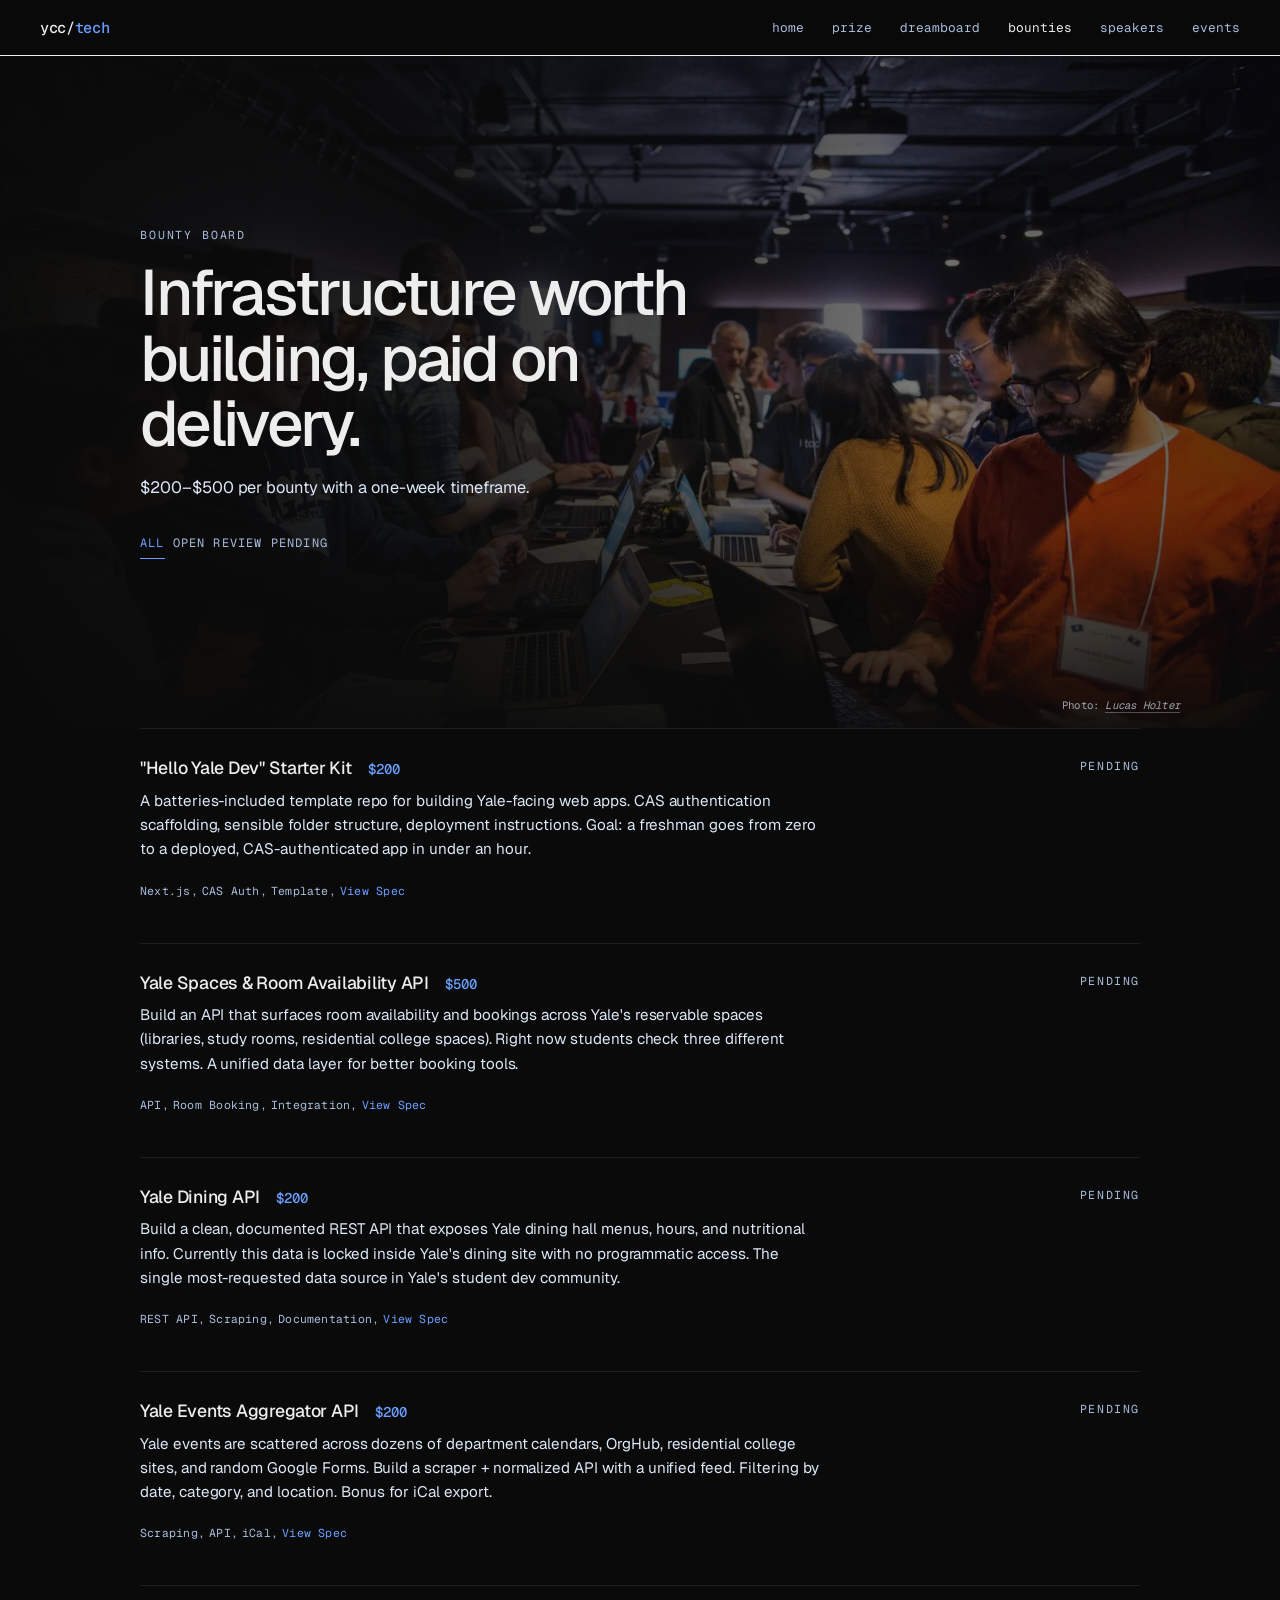
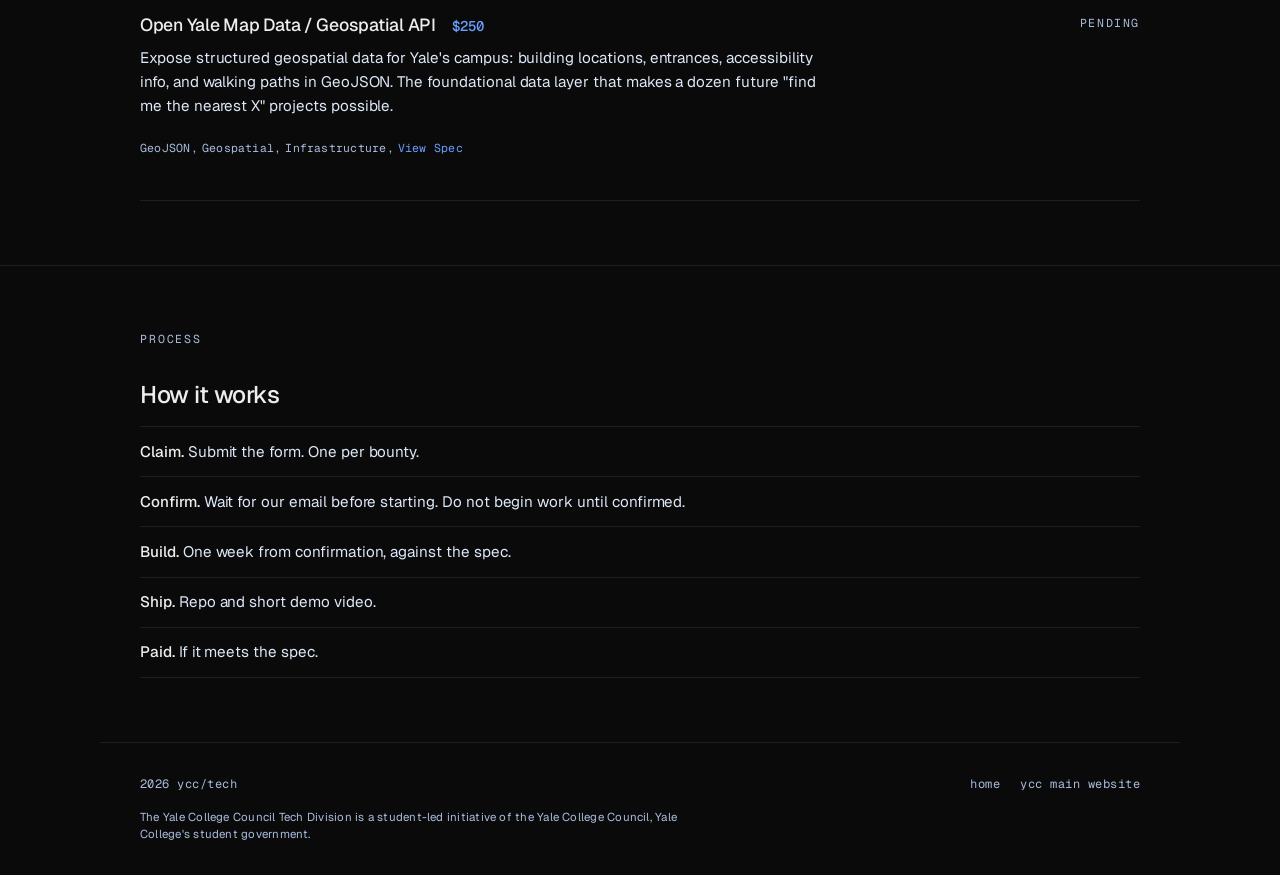
==== commit 431f0b63: "add photographic heroes across program pages" ====
--- a/bounties.html
+++ b/bounties.html
@@ -36,10 +36,13 @@
   </div>
 
   <!-- Header -->
-  <section class="section">
-    <div class="container">
-      <span class="kicker" style="margin-bottom: 1rem;">Bounty Board</span>
-      <h1 class="section__title" style="font-size: clamp(2rem, 4.5vw, 2.75rem); letter-spacing: -0.03em; line-height: 1.08; margin-top: 0.75rem;">Infrastructure worth building, paid on delivery.</h1>
+  <section class="section photo-hero photo-hero--bounties">
+    <figure class="photo-hero__visual">
+      <img src="assets/bounties/student-builders.jpg" alt="Students building projects together around a table of laptops" width="1920" height="1280" decoding="async">
+    </figure>
+    <div class="container photo-hero__content">
+      <span class="kicker">Bounty Board</span>
+      <h1 class="section__title">Infrastructure worth building, paid on delivery.</h1>
       <p class="section__subtitle">$200–$500 per bounty with a one-week timeframe.</p>
 
       <div style="display:flex; gap:0.5rem; margin-top:1.75rem; flex-wrap:wrap;">
@@ -49,6 +52,7 @@
         <button class="filter-btn" data-filter="pending">Pending</button>
       </div>
     </div>
+    <p class="photo-hero__credit">Photo: <a href="https://yaledailynews.com/contributor/lucas-holter" target="_blank" rel="noopener">Lucas Holter</a></p>
   </section>
 
   <!-- Bounties -->
--- a/styles.css
+++ b/styles.css
@@ -272,43 +272,119 @@
 }
 
 /* --- HERO --- */
-.hero,
 .prize-hero,
 .events-hero {
   padding: 5rem 0 3rem;
 }
 
+.hero {
+  position: relative;
+  overflow: hidden;
+  isolation: isolate;
+}
+
+.hero .container { position: relative; }
+
 .hero__label { margin-bottom: 1.5rem; }
 
 .hero__layout {
-  display: grid;
-  grid-template-columns: minmax(0, 1fr);
-  gap: 2.5rem;
-  align-items: center;
+  position: relative;
+  min-height: 56rem;
+  display: flex;
+  align-items: flex-start;
+  padding: clamp(5rem, 8vw, 6.5rem) 0 4rem;
+}
+
+.hero__layout::after {
+  content: '';
+  position: absolute;
+  inset: 0;
+  z-index: 1;
+  pointer-events: none;
+  background: linear-gradient(90deg, var(--bg) 0%, var(--bg) 28%, rgba(10, 10, 10, 0.94) 46%, rgba(10, 10, 10, 0.5) 68%, transparent 90%);
+}
+
+.hero__copy {
+  position: relative;
+  z-index: 2;
+  width: 100%;
+  max-width: 43rem;
+  text-shadow: 0 2px 28px rgba(0, 0, 0, 0.9);
+}
+
+.hero__programs {
+  display: block;
+  width: 100%;
+  margin-top: clamp(5rem, 9vw, 7rem);
+  text-shadow: none;
+}
+
+.hero__programs > .kicker {
+  margin-bottom: 0.8rem;
+}
+
+.hero__programs .programs-cli__row {
+  grid-template-columns: 11rem minmax(0, 1fr) 1rem;
+  gap: 0.85rem;
+  padding: 0.85rem 0.35rem;
 }
 
 .hero__visual {
-  width: 100%;
-  max-width: 320px;
-  justify-self: center;
-  border: 1px solid var(--border);
-  background: var(--bg-elev);
+  position: absolute;
+  z-index: 0;
+  top: 0.75rem;
+  right: -2rem;
+  width: min(58vw, 36rem);
+  opacity: 0.58;
+  pointer-events: none;
+  -webkit-mask-image: linear-gradient(to bottom, transparent 0%, #000 8%, #000 78%, transparent 100%);
+  mask-image: linear-gradient(to bottom, transparent 0%, #000 8%, #000 78%, transparent 100%);
 }
 
 .hero__visual img {
   width: 100%;
   height: auto;
-}
-
-@media (min-width: 800px) {
+  filter: saturate(0.9) contrast(1.04);
+}
+
+@media (max-width: 799px) {
   .hero__layout {
-    grid-template-columns: minmax(0, 1fr) minmax(230px, 280px);
-    gap: clamp(3rem, 8vw, 7rem);
+    min-height: 52rem;
+    padding: 4.5rem 0 4rem;
   }
 
+  .hero__copy { max-width: none; }
+
+  .hero__programs {
+    margin-top: 5rem;
+    max-width: 31rem;
+  }
+
+  .hero__programs .programs-cli__row {
+    grid-template-columns: 1fr;
+    gap: 0.3rem;
+    padding: 0.9rem 0;
+  }
+
+  .hero__programs .programs-cli__arrow { display: none; }
+
+  .hero__programs .programs-cli__row:hover {
+    padding-left: 0.35rem;
+  }
+
   .hero__visual {
-    max-width: none;
-    justify-self: end;
+    top: 7rem;
+    right: -9rem;
+    width: 29rem;
+    opacity: 0.42;
+    -webkit-mask-image: linear-gradient(to bottom, transparent 0%, #000 8%, #000 76%, transparent 100%);
+    mask-image: linear-gradient(to bottom, transparent 0%, #000 8%, #000 76%, transparent 100%);
+  }
+
+  .hero__layout::after {
+    background:
+      linear-gradient(90deg, var(--bg) 0%, rgba(10, 10, 10, 0.94) 42%, rgba(10, 10, 10, 0.35) 82%, transparent 100%),
+      linear-gradient(180deg, transparent 55%, var(--bg) 100%);
   }
 }
 
@@ -460,8 +536,11 @@
 
 .prize-winner__header {
   display: grid;
-  grid-template-columns: minmax(8.5rem, auto) 1fr auto;
-  gap: 1rem 2rem;
+  grid-template-columns: max-content 1fr;
+  grid-template-areas:
+    "name name"
+    "rank creator";
+  gap: 0.5rem 1.25rem;
   align-items: baseline;
   margin-bottom: 1.25rem;
 }
@@ -475,10 +554,11 @@
   letter-spacing: 0.14em;
 }
 
-.prize-winner__rank { color: var(--accent); }
-.prize-winner__creator { color: var(--muted); }
+.prize-winner__rank { grid-area: rank; color: var(--accent); }
+.prize-winner__creator { grid-area: creator; color: var(--muted); }
 
 .prize-winner__name {
+  grid-area: name;
   font-family: var(--font-display);
   font-size: clamp(2.1rem, 4.5vw, 3.25rem);
   font-weight: 500;
@@ -631,10 +711,13 @@
 }
 
 @media (max-width: 760px) {
-  .prize-winner__header { grid-template-columns: 1fr; gap: 0.5rem; }
-  .prize-winner__name { grid-row: 1; }
-  .prize-winner__rank { grid-row: 2; }
-  .prize-winner__creator { grid-row: 3; }
+  .prize-winner__header {
+    grid-template-columns: 1fr;
+    grid-template-areas:
+      "name"
+      "rank"
+      "creator";
+  }
 
   .prize-winner__media,
   .prize-winner__media--landscape { grid-template-columns: 1fr; }
@@ -709,7 +792,7 @@
 
 .programs-cli__row {
   display: grid;
-  grid-template-columns: 12rem 13rem 1fr 1.2rem;
+  grid-template-columns: 12rem 1fr 1.2rem;
   gap: 1.25rem;
   padding: 0.95rem 0.75rem 0.95rem 0.5rem;
   border-bottom: 1px solid var(--border);
@@ -734,15 +817,6 @@
 .programs-cli__name::before {
   content: '› ';
   color: var(--accent);
-}
-
-.programs-cli__meta {
-  font-family: var(--font-mono);
-  font-size: 0.8rem;
-  color: var(--accent);
-  white-space: nowrap;
-  overflow: hidden;
-  text-overflow: ellipsis;
 }
 
 .programs-cli__desc {
@@ -829,6 +903,102 @@
   margin-bottom: 0.75rem;
 }
 
+/* --- PHOTOGRAPHIC PAGE HEROES --- */
+.photo-hero {
+  position: relative;
+  min-height: clamp(30rem, 58vw, 42rem);
+  display: flex;
+  align-items: center;
+  overflow: hidden;
+  isolation: isolate;
+  padding: clamp(5rem, 8vw, 7rem) 0;
+}
+
+.photo-hero::after {
+  content: '';
+  position: absolute;
+  inset: 0;
+  z-index: -1;
+  background:
+    linear-gradient(90deg, rgba(10, 10, 10, 0.98) 0%, rgba(10, 10, 10, 0.84) 34%, rgba(10, 10, 10, 0.32) 72%, rgba(10, 10, 10, 0.5) 100%),
+    linear-gradient(0deg, rgba(10, 10, 10, 0.9) 0%, transparent 34%, rgba(10, 10, 10, 0.25) 100%);
+}
+
+.photo-hero__visual {
+  position: absolute;
+  inset: 0;
+  z-index: -2;
+  opacity: 0.72;
+}
+
+.photo-hero__visual img {
+  width: 100%;
+  height: 100%;
+  object-fit: cover;
+  object-position: center;
+}
+
+.photo-hero__content {
+  position: relative;
+}
+
+.photo-hero__content .kicker { margin-bottom: 1rem; }
+
+.photo-hero__content .section__title {
+  max-width: 15ch;
+  margin-top: 0.75rem;
+  font-size: clamp(2.35rem, 5.2vw, 4rem);
+  letter-spacing: -0.045em;
+  line-height: 1.02;
+}
+
+.photo-hero__content .section__subtitle {
+  margin-top: 1.15rem;
+}
+
+.photo-hero__content .hero__title,
+.photo-hero__content .prize-hero__title {
+  max-width: 15ch;
+}
+
+.photo-hero__credit {
+  position: absolute;
+  z-index: 1;
+  right: max(var(--gutter), calc((100vw - var(--container)) / 2));
+  bottom: 0.9rem;
+  color: rgba(220, 231, 247, 0.68);
+  font-family: var(--font-mono);
+  font-size: 0.67rem;
+  letter-spacing: 0.02em;
+}
+
+.photo-hero__credit a {
+  color: inherit;
+  font-style: italic;
+  border-bottom: 1px solid rgba(220, 231, 247, 0.32);
+}
+
+.photo-hero__credit a:hover { color: var(--fg); }
+
+.photo-hero--dreamboard .photo-hero__visual img { object-position: center 58%; }
+.photo-hero--prize .photo-hero__visual img { object-position: center 46%; }
+
+@media (max-width: 760px) {
+  .photo-hero {
+    min-height: 34rem;
+    align-items: flex-end;
+    padding-bottom: 4.5rem;
+  }
+
+  .photo-hero::after {
+    background: linear-gradient(0deg, rgba(10, 10, 10, 0.98) 0%, rgba(10, 10, 10, 0.8) 48%, rgba(10, 10, 10, 0.34) 100%);
+  }
+
+  .photo-hero__visual { opacity: 0.58; }
+  .photo-hero__visual img { object-position: center; }
+  .photo-hero__credit { right: var(--gutter); }
+}
+
 .bounty-card__tag {
   font-size: 0.72rem;
   font-weight: 400;
@@ -1269,7 +1439,7 @@
   }
 
   .home-recent-grid .events-preview {
-    grid-template-rows: repeat(2, minmax(0, 1fr));
+    grid-template-rows: repeat(3, minmax(0, 1fr));
   }
 
   .home-event-figure {
@@ -1679,7 +1849,7 @@
 
 .team__row {
   display: grid;
-  grid-template-columns: 160px 1fr;
+  grid-template-columns: 220px 1fr;
   gap: 1.5rem;
   padding: 0.9rem 0;
   border-bottom: 1px solid var(--border);
